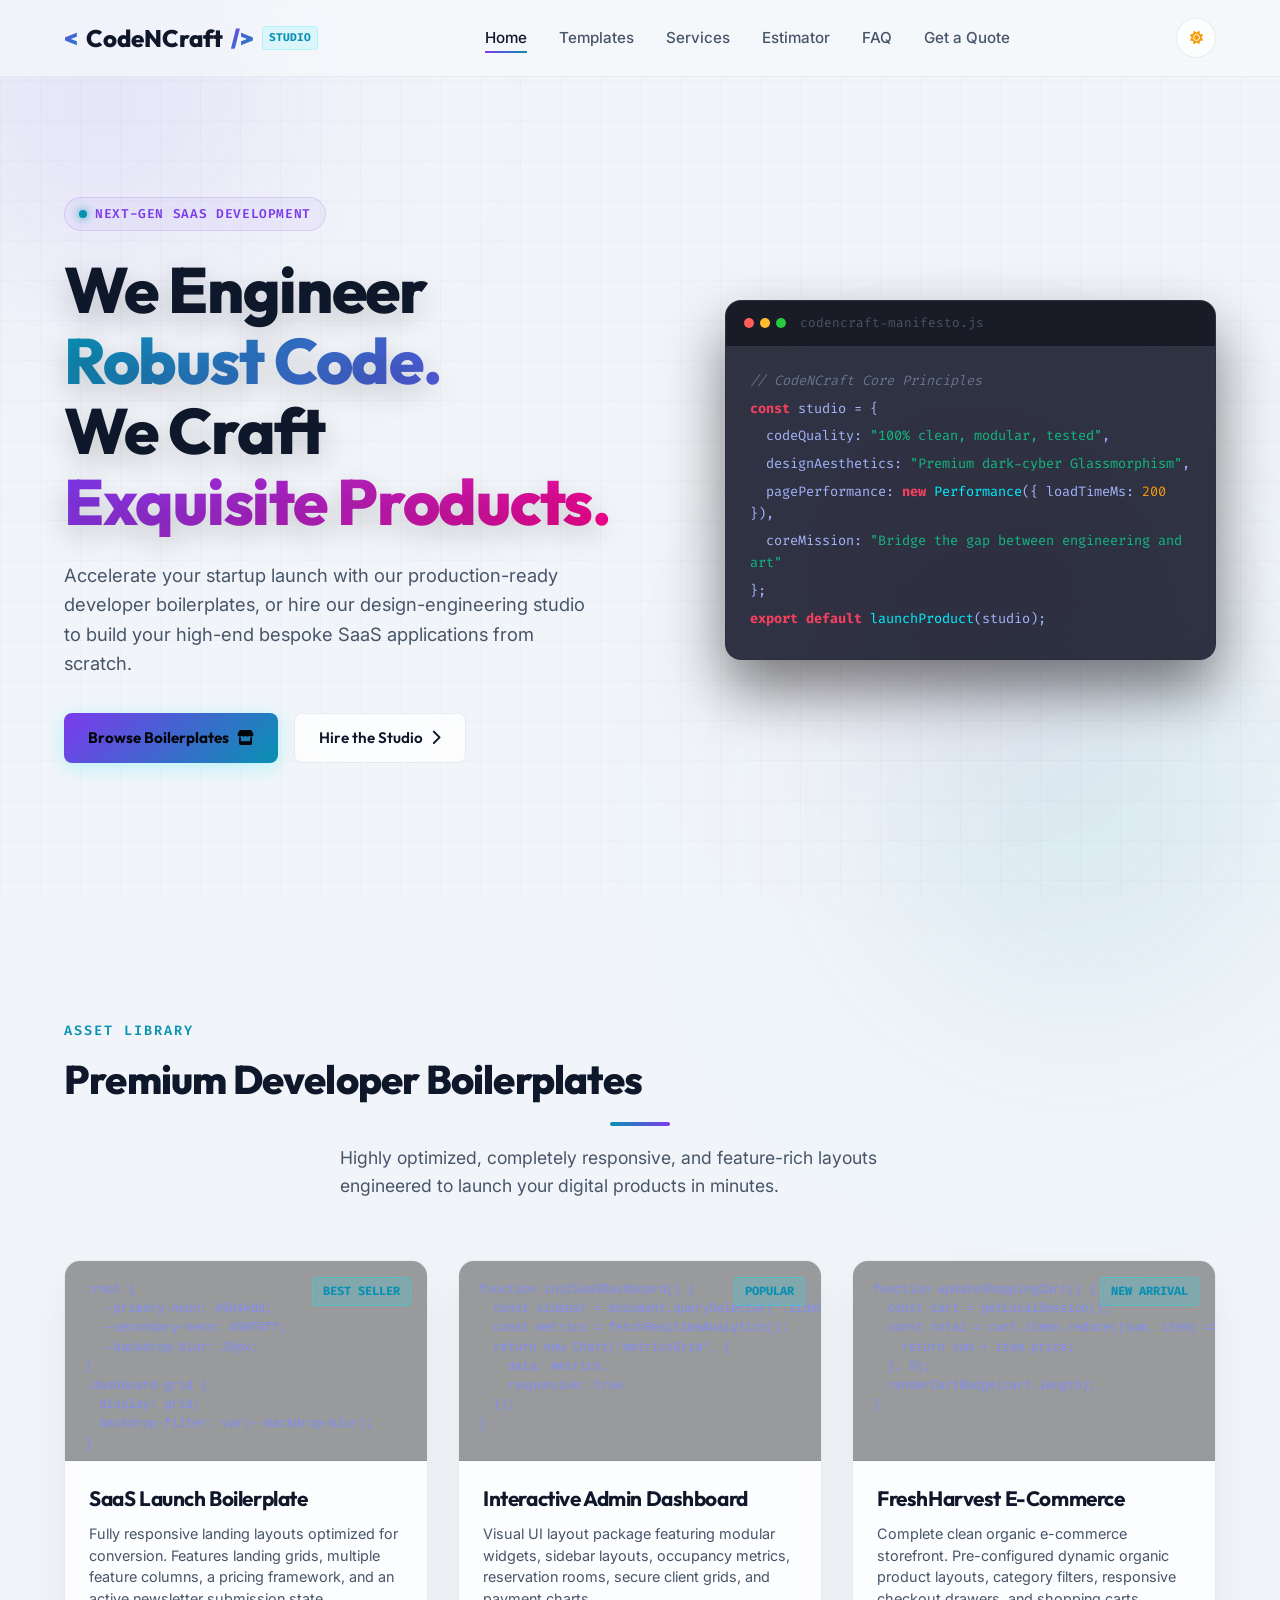
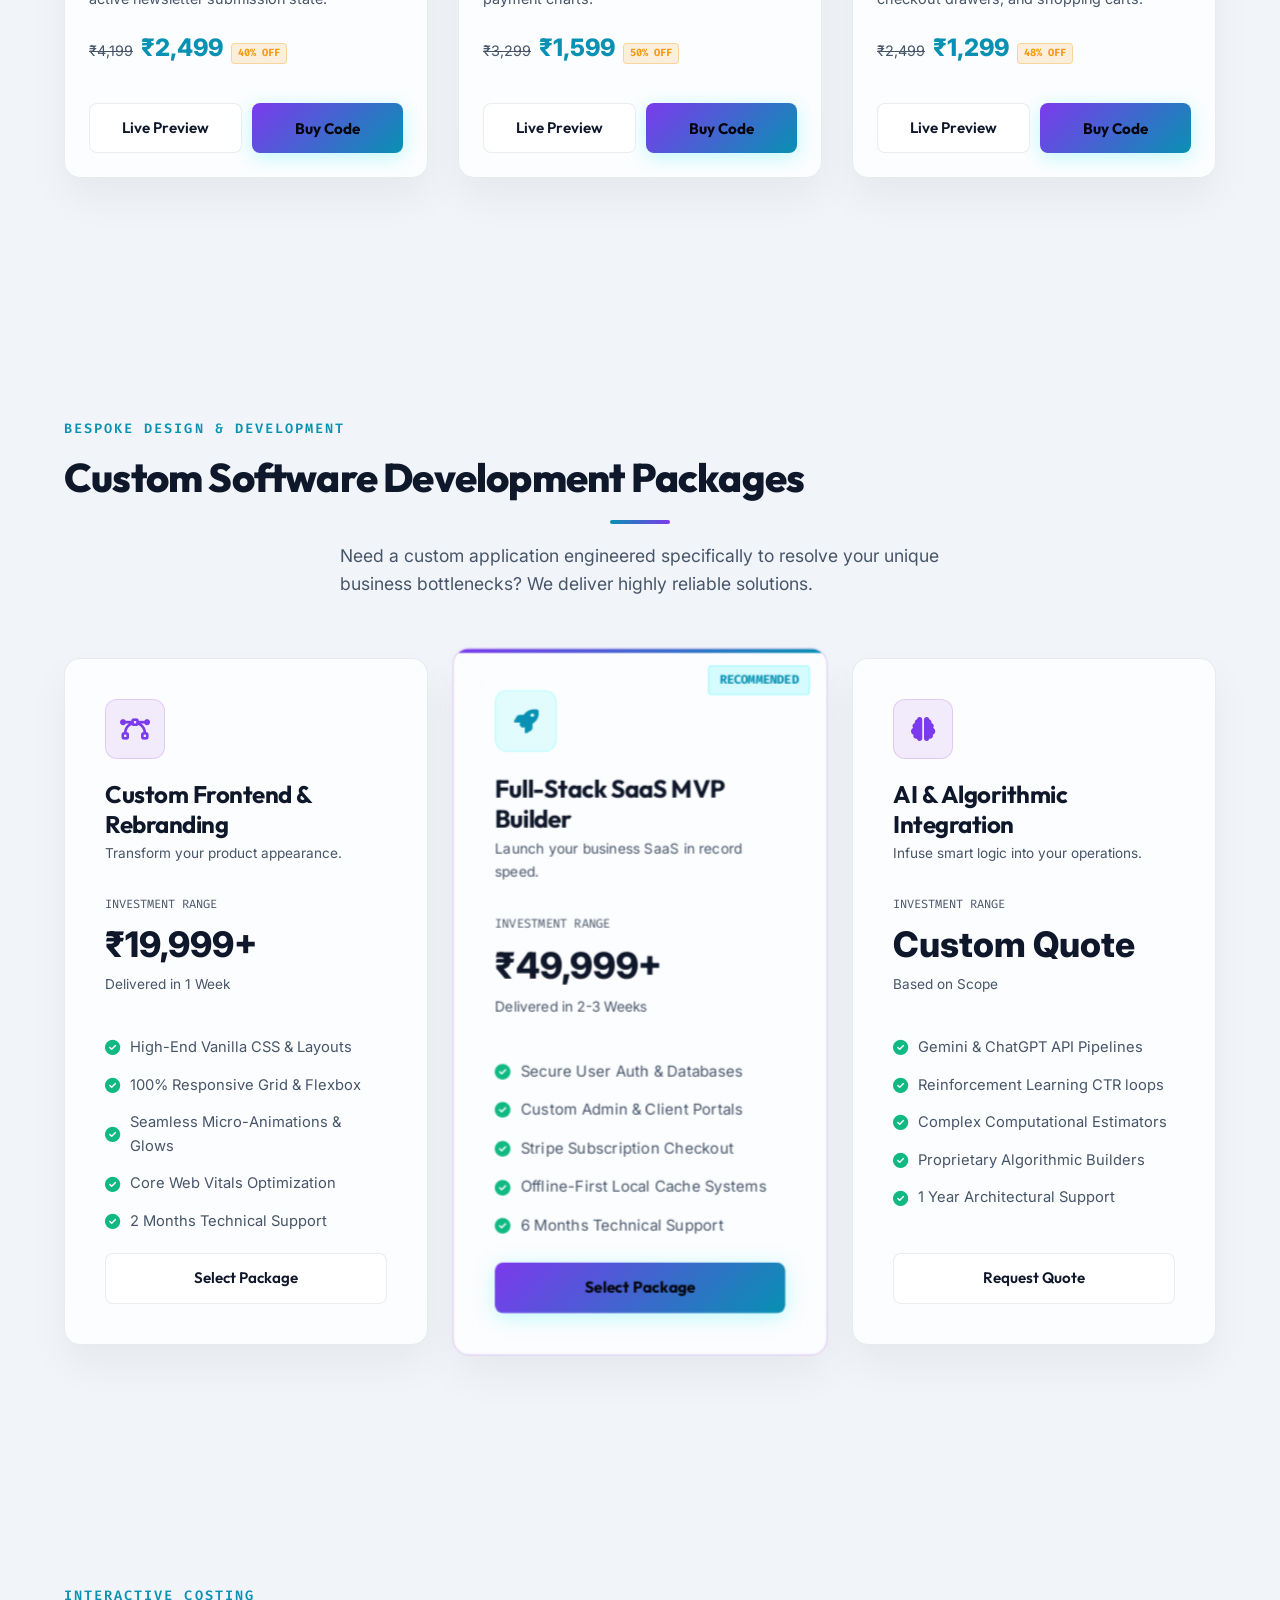
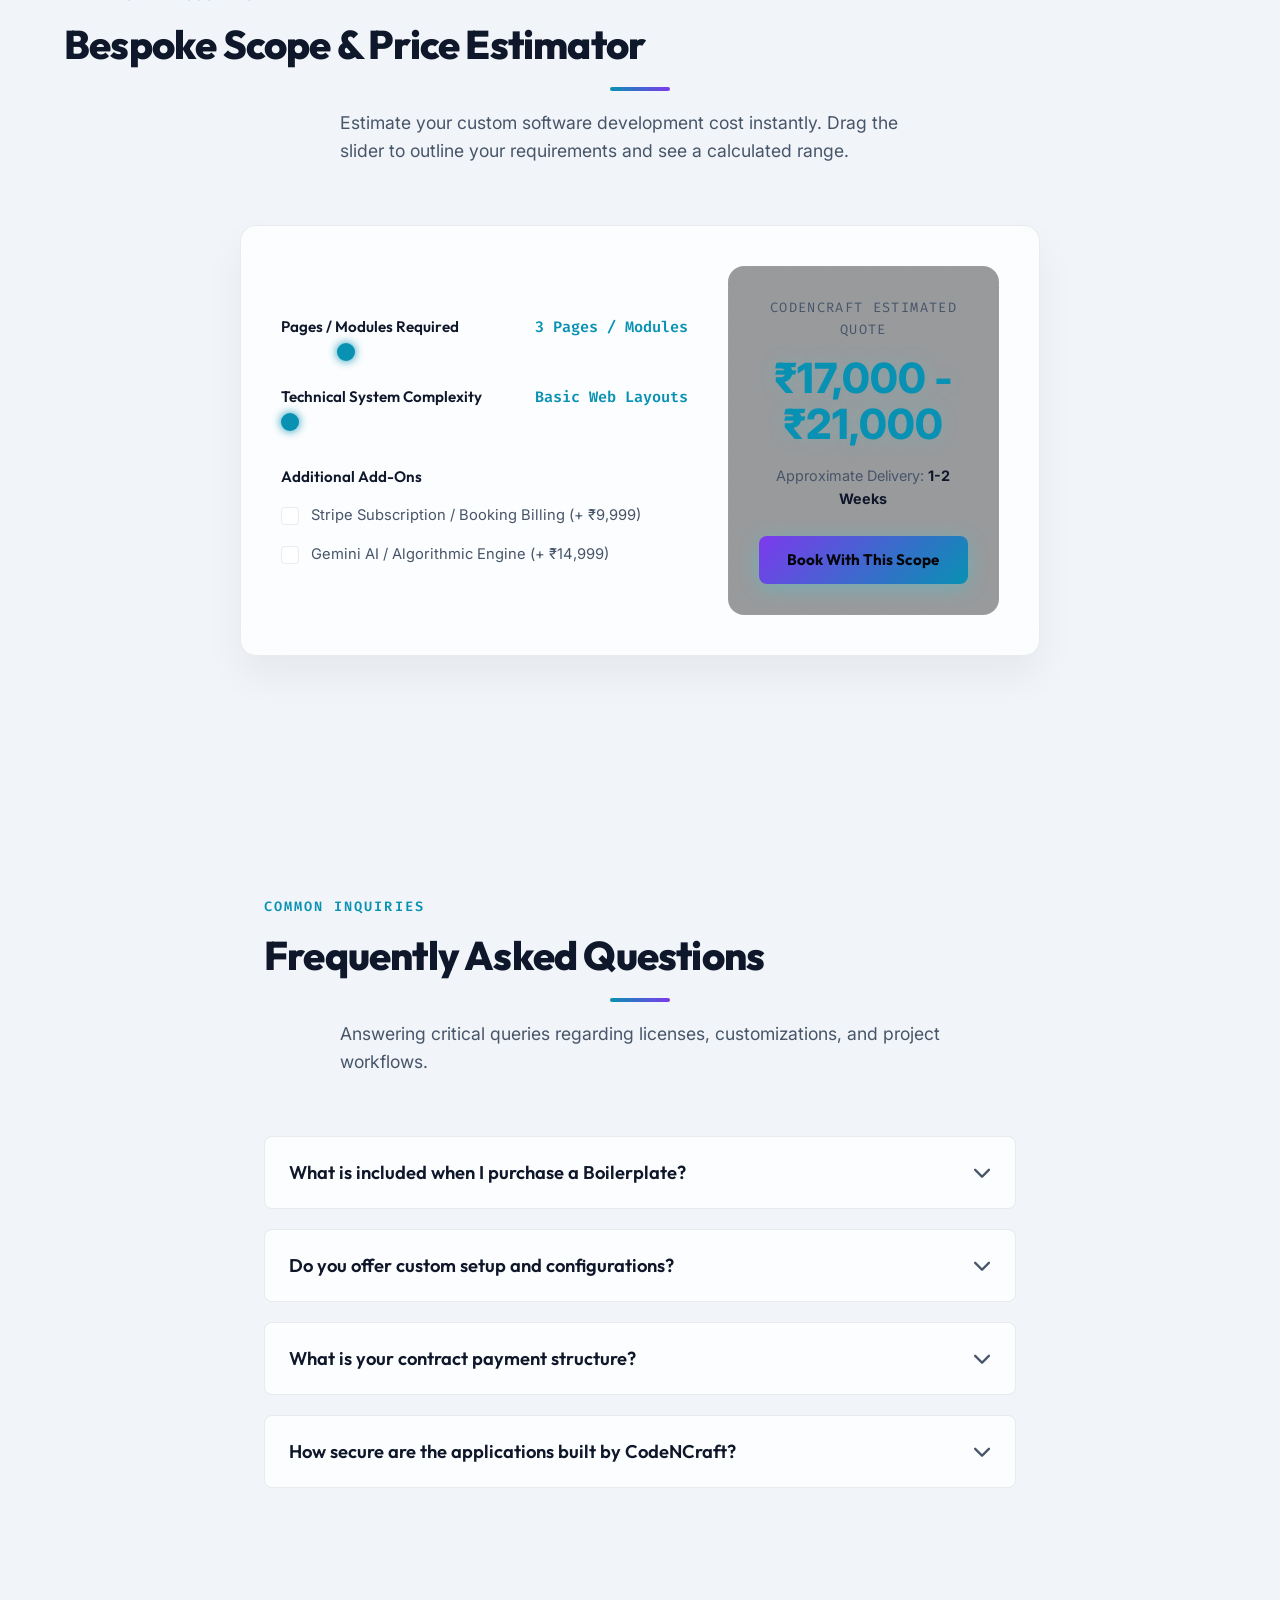
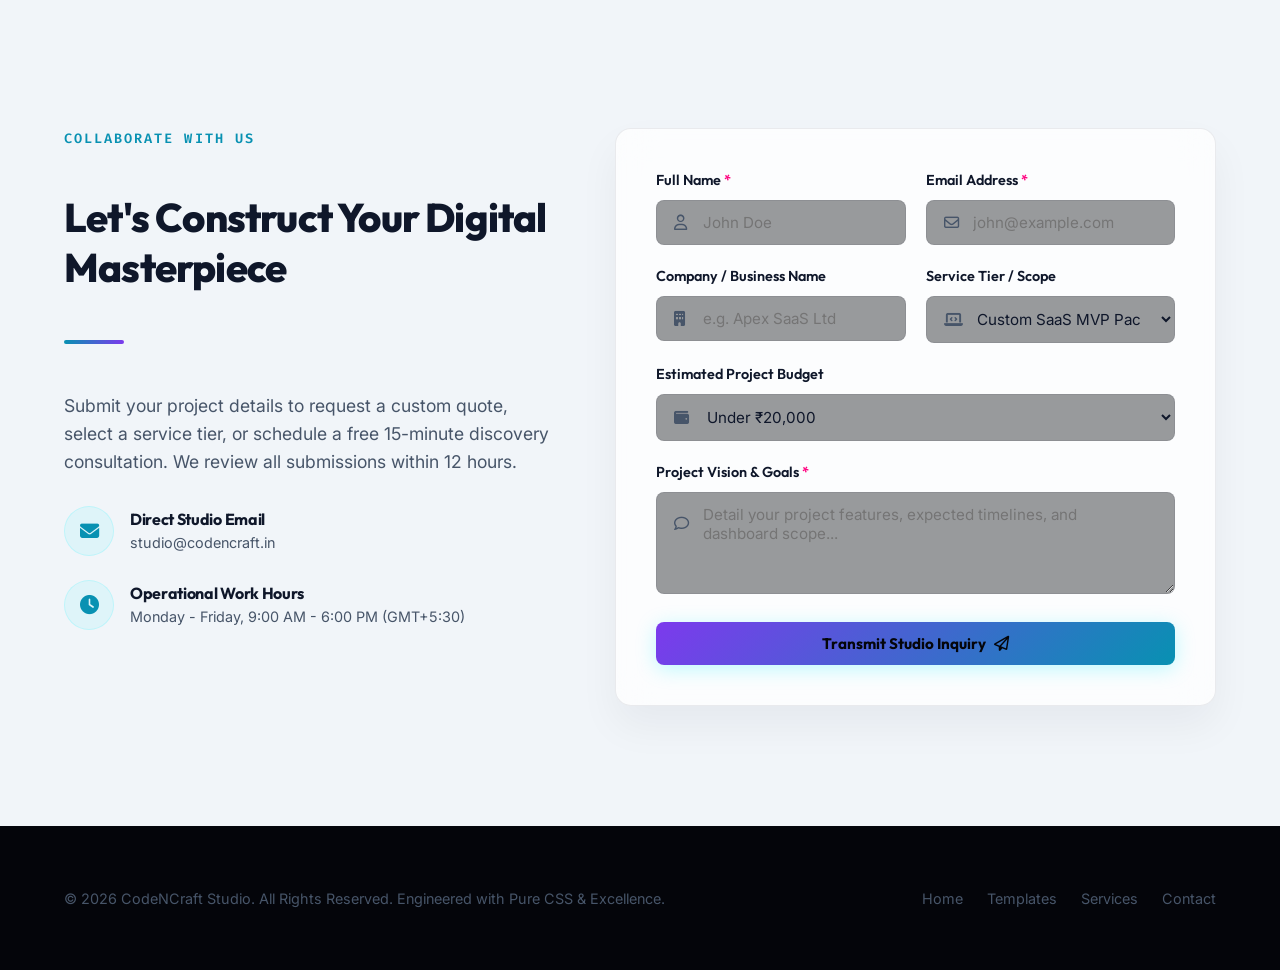
==== codencraft/index.html @ 53333a46 "Add files via upload" ====
<!DOCTYPE html>
<html lang="en">
<head>
  <meta charset="UTF-8">
  <meta name="viewport" content="width=device-width, initial-scale=1.0">
  <meta name="description" content="CodeNCraft | Premium SaaS Boilerplates & Bespoke Software Development. We engineer high-performance web products, interactive admin dashboards, and custom software systems.">
  <meta name="keywords" content="SaaS Boilerplate, CodeNCraft, Software Agency, Custom Web Development, Web Templates, Next.js, FastAPI, Node.js, Frontend Designer">
  <meta name="author" content="CodeNCraft">
  
  <title>CodeNCraft | Premium SaaS Boilerplates & Custom Software Development</title>
  
  <!-- Preconnecting Google Fonts -->
  <link rel="preconnect" href="https://fonts.googleapis.com">
  <link rel="preconnect" href="https://fonts.gstatic.com" crossorigin>
  <link href="https://fonts.googleapis.com/css2?family=Fira+Code:wght@400;600&family=Inter:wght@300;400;500;600;700&family=Outfit:wght@400;600;700;800&display=swap" rel="stylesheet">
  
  <!-- FontAwesome Icons -->
  <link rel="stylesheet" href="https://cdnjs.cloudflare.com/ajax/libs/font-awesome/6.4.0/css/all.min.css">
  
  <link rel="stylesheet" href="style.css">
</head>
<body class="dark-theme">
  <!-- Glowing Background Canvas Canvas -->
  <div class="blob blob-1"></div>
  <div class="blob blob-2"></div>
  <div class="blob blob-3"></div>
  <div class="grid-overlay"></div>

  <!-- Header Navigation -->
  <header id="header">
    <div class="nav-container">
      <a href="#hero" class="logo">
        <span class="logo-accent">&lt;</span>CodeNCraft<span class="logo-accent"> /&gt;</span>
        <span class="logo-tag">STUDIO</span>
      </a>
      
      <nav class="nav-menu" id="navMenu">
        <ul>
          <li><a href="#hero" class="nav-link active">Home</a></li>
          <li><a href="#templates" class="nav-link">Templates</a></li>
          <li><a href="#services" class="nav-link">Services</a></li>
          <li><a href="#estimator" class="nav-link">Estimator</a></li>
          <li><a href="#faq" class="nav-link">FAQ</a></li>
          <li><a href="#contact" class="nav-link">Get a Quote</a></li>
        </ul>
      </nav>

      <div class="nav-actions">
        <button id="themeToggle" class="theme-btn" aria-label="Toggle Theme">
          <i class="fa-solid fa-moon moon-icon"></i>
          <i class="fa-solid fa-sun sun-icon"></i>
        </button>
        <button class="mobile-toggle" id="mobileToggle" aria-label="Toggle Menu">
          <span class="bar"></span>
          <span class="bar"></span>
          <span class="bar"></span>
        </button>
      </div>
    </div>
  </header>

  <main>
    <!-- Hero Brand Section -->
    <section id="hero" class="hero-section">
      <div class="container hero-grid">
        <div class="hero-content">
          <div class="hero-badge">
            <span class="badge-dot"></span> Next-Gen SaaS Development
          </div>
          <h1 class="hero-title">
            We Engineer <span class="text-gradient">Robust Code.</span>
            We Craft <span class="text-gradient-purple">Exquisite Products.</span>
          </h1>
          <p class="hero-description">
            Accelerate your startup launch with our production-ready developer boilerplates, or hire our design-engineering studio to build your high-end bespoke SaaS applications from scratch.
          </p>
          <div class="hero-actions">
            <a href="#templates" class="btn btn-primary">
              <span>Browse Boilerplates</span> <i class="fa-solid fa-store"></i>
            </a>
            <a href="#contact" class="btn btn-secondary">
              <span>Hire the Studio</span> <i class="fa-solid fa-chevron-right"></i>
            </a>
          </div>
        </div>

        <div class="hero-visual">
          <div class="code-frame glass-panel">
            <div class="code-header">
              <span class="dot red"></span><span class="dot yellow"></span><span class="dot green"></span>
              <span class="code-title">codencraft-manifesto.js</span>
            </div>
            <div class="code-body">
              <div class="code-line"><span class="token-comment">// CodeNCraft Core Principles</span></div>
              <div class="code-line"><span class="token-keyword">const</span> studio = {</div>
              <div class="code-line">&nbsp;&nbsp;codeQuality: <span class="token-string">"100% clean, modular, tested"</span>,</div>
              <div class="code-line">&nbsp;&nbsp;designAesthetics: <span class="token-string">"Premium dark-cyber Glassmorphism"</span>,</div>
              <div class="code-line">&nbsp;&nbsp;pagePerformance: <span class="token-keyword">new</span> <span class="token-function">Performance</span>({ loadTimeMs: <span class="token-number">200</span> }),</div>
              <div class="code-line">&nbsp;&nbsp;coreMission: <span class="token-string">"Bridge the gap between engineering and art"</span></div>
              <div class="code-line">};</div>
              <div class="code-line"></div>
              <div class="code-line"><span class="token-keyword">export default</span> <span class="token-function">launchProduct</span>(studio);</div>
            </div>
          </div>
        </div>
      </div>
    </section>

    <!-- Digital Product Marketplace (Templates) -->
    <section id="templates" class="templates-section section-padding">
      <div class="container">
        <div class="section-header text-center">
          <span class="subheading">Asset Library</span>
          <h2 class="section-title text-center">Premium Developer Boilerplates</h2>
          <div class="title-divider center"></div>
          <p class="section-description center">Highly optimized, completely responsive, and feature-rich layouts engineered to launch your digital products in minutes.</p>
        </div>

        <div class="templates-grid">
          <!-- Template 1: SaaS Launch Boilerplate -->
          <div class="template-card glass-panel">
            <div class="template-badge">BEST SELLER</div>
            <div class="template-preview">
              <pre><code>:root {
  --primary-neon: #9d4edd;
  --secondary-neon: #00f0ff;
  --backdrop-blur: 20px;
}
.dashboard-grid {
  display: grid;
  backdrop-filter: var(--backdrop-blur);
}</code></pre>
            </div>
            <div class="template-info">
              <h3>SaaS Launch Boilerplate</h3>
              <p>Fully responsive landing layouts optimized for conversion. Features landing grids, multiple feature columns, a pricing framework, and an active newsletter submission state.</p>
              <div class="template-price">
                <span class="original-price">₹4,199</span>
                <span class="current-price">₹2,499</span>
                <span class="badge-pre">40% OFF</span>
              </div>
              <div style="display: flex; gap: 10px; margin-top: 15px;">
                <a href="../templates/saas/index.html" target="_blank" class="btn btn-secondary" style="flex: 1; text-align: center;">Live Preview</a>
                <button class="btn btn-primary buy-template-btn" style="flex: 1;" data-template="SaaS Launch Boilerplate" data-price="₹2,499">Buy Code</button>
              </div>
            </div>
          </div>

          <!-- Template 2: Custom Dashboard Kit -->
          <div class="template-card glass-panel">
            <div class="template-badge">POPULAR</div>
            <div class="template-preview">
              <pre><code>function initSaaSDashboard() {
  const sidebar = document.querySelector('.sidebar');
  const metrics = fetchRealtimeAnalytics();
  return new Chart('metricsGrid', {
    data: metrics,
    responsive: true
  });
}</code></pre>
            </div>
            <div class="template-info">
              <h3>Interactive Admin Dashboard</h3>
              <p>Visual UI layout package featuring modular widgets, sidebar layouts, occupancy metrics, reservation rooms, secure client grids, and payment charts.</p>
              <div class="template-price">
                <span class="original-price">₹3,299</span>
                <span class="current-price">₹1,599</span>
                <span class="badge-pre">50% OFF</span>
              </div>
              <div style="display: flex; gap: 10px; margin-top: 15px;">
                <a href="../templates/admin/index.html" target="_blank" class="btn btn-secondary" style="flex: 1; text-align: center;">Live Preview</a>
                <button class="btn btn-primary buy-template-btn" style="flex: 1;" data-template="Interactive Admin Dashboard" data-price="₹1,599">Buy Code</button>
              </div>
            </div>
          </div>

          <!-- Template 3: FreshHarvest Grocery E-Commerce -->
          <div class="template-card glass-panel">
            <div class="template-badge">NEW ARRIVAL</div>
            <div class="template-preview">
              <pre><code>function updateShoppingCart() {
  const cart = getLocalSession();
  const total = cart.items.reduce((sum, item) => {
    return sum + item.price;
  }, 0);
  renderCartBadge(cart.length);
}</code></pre>
            </div>
            <div class="template-info">
              <h3>FreshHarvest E-Commerce</h3>
              <p>Complete clean organic e-commerce storefront. Pre-configured dynamic organic product layouts, category filters, responsive checkout drawers, and shopping carts.</p>
              <div class="template-price">
                <span class="original-price">₹2,499</span>
                <span class="current-price">₹1,299</span>
                <span class="badge-pre">48% OFF</span>
              </div>
              <div style="display: flex; gap: 10px; margin-top: 15px;">
                <a href="../templates/grocery/index.html" target="_blank" class="btn btn-secondary" style="flex: 1; text-align: center;">Live Preview</a>
                <button class="btn btn-primary buy-template-btn" style="flex: 1;" data-template="FreshHarvest E-Commerce" data-price="₹1,299">Buy Code</button>
              </div>
            </div>
          </div>
        </div>
      </div>
    </section>

    <!-- Bespoke Services & Pricing Grid (Freelance Packages) -->
    <section id="services" class="services-section section-padding">
      <div class="container">
        <div class="section-header text-center">
          <span class="subheading">Bespoke Design & Development</span>
          <h2 class="section-title text-center">Custom Software Development Packages</h2>
          <div class="title-divider center"></div>
          <p class="section-description center">Need a custom application engineered specifically to resolve your unique business bottlenecks? We deliver highly reliable solutions.</p>
        </div>

        <div class="services-grid">
          <!-- Tier 1: UI / UX Rebrand -->
          <div class="service-card glass-panel">
            <div class="service-icon"><i class="fa-solid fa-bezier-curve"></i></div>
            <div class="service-title">
              <h3>Custom Frontend & Rebranding</h3>
              <p style="font-size: 0.85rem; color: var(--text-muted);">Transform your product appearance.</p>
            </div>
            <div class="service-price">
              <span class="price-lbl">Investment Range</span>
              <span class="price-val">₹19,999+</span>
              <span class="price-sub">Delivered in 1 Week</span>
            </div>
            <ul class="service-features">
              <li><i class="fa-solid fa-circle-check"></i> High-End Vanilla CSS & Layouts</li>
              <li><i class="fa-solid fa-circle-check"></i> 100% Responsive Grid & Flexbox</li>
              <li><i class="fa-solid fa-circle-check"></i> Seamless Micro-Animations & Glows</li>
              <li><i class="fa-solid fa-circle-check"></i> Core Web Vitals Optimization</li>
              <li><i class="fa-solid fa-circle-check"></i> 2 Months Technical Support</li>
            </ul>
            <a href="#contact" class="btn btn-secondary service-btn" data-service="Frontend Rebrand">Select Package</a>
          </div>

          <!-- Tier 2: SaaS MVP Builder (RECOMMENDED) -->
          <div class="service-card glass-panel recommended">
            <div class="template-badge">RECOMMENDED</div>
            <div class="service-icon"><i class="fa-solid fa-rocket"></i></div>
            <div class="service-title">
              <h3>Full-Stack SaaS MVP Builder</h3>
              <p style="font-size: 0.85rem; color: var(--text-muted);">Launch your business SaaS in record speed.</p>
            </div>
            <div class="service-price">
              <span class="price-lbl">Investment Range</span>
              <span class="price-val">₹49,999+</span>
              <span class="price-sub">Delivered in 2-3 Weeks</span>
            </div>
            <ul class="service-features">
              <li><i class="fa-solid fa-circle-check"></i> Secure User Auth & Databases</li>
              <li><i class="fa-solid fa-circle-check"></i> Custom Admin & Client Portals</li>
              <li><i class="fa-solid fa-circle-check"></i> Stripe Subscription Checkout</li>
              <li><i class="fa-solid fa-circle-check"></i> Offline-First Local Cache Systems</li>
              <li><i class="fa-solid fa-circle-check"></i> 6 Months Technical Support</li>
            </ul>
            <a href="#contact" class="btn btn-primary service-btn" data-service="SaaS MVP Builder">Select Package</a>
          </div>

          <!-- Tier 3: AI Engine Integration -->
          <div class="service-card glass-panel">
            <div class="service-icon"><i class="fa-solid fa-brain"></i></div>
            <div class="service-title">
              <h3>AI & Algorithmic Integration</h3>
              <p style="font-size: 0.85rem; color: var(--text-muted);">Infuse smart logic into your operations.</p>
            </div>
            <div class="service-price">
              <span class="price-lbl">Investment Range</span>
              <span class="price-val">Custom Quote</span>
              <span class="price-sub">Based on Scope</span>
            </div>
            <ul class="service-features">
              <li><i class="fa-solid fa-circle-check"></i> Gemini & ChatGPT API Pipelines</li>
              <li><i class="fa-solid fa-circle-check"></i> Reinforcement Learning CTR loops</li>
              <li><i class="fa-solid fa-circle-check"></i> Complex Computational Estimators</li>
              <li><i class="fa-solid fa-circle-check"></i> Proprietary Algorithmic Builders</li>
              <li><i class="fa-solid fa-circle-check"></i> 1 Year Architectural Support</li>
            </ul>
            <a href="#contact" class="btn btn-secondary service-btn" data-service="AI Engine Integration">Request Quote</a>
          </div>
        </div>
      </div>
    </section>

    <!-- Interactive Budget / Cost Estimator Widget -->
    <section id="estimator" class="estimator-section section-padding">
      <div class="container">
        <div class="section-header text-center">
          <span class="subheading">Interactive Costing</span>
          <h2 class="section-title text-center">Bespoke Scope & Price Estimator</h2>
          <div class="title-divider center"></div>
          <p class="section-description center">Estimate your custom software development cost instantly. Drag the slider to outline your requirements and see a calculated range.</p>
        </div>

        <div class="estimator-panel glass-panel">
          <div class="estimator-grid">
            <div class="slider-container">
              <div class="range-group">
                <div class="slider-labels">
                  <span>Pages / Modules Required</span>
                  <span class="slider-val" id="pagesValue">3 Pages</span>
                </div>
                <input type="range" id="pagesSlider" class="slider-element" min="1" max="15" value="3">
              </div>

              <div class="range-group">
                <div class="slider-labels">
                  <span>Technical System Complexity</span>
                  <span class="slider-val" id="complexityValue">Basic Frontend</span>
                </div>
                <input type="range" id="complexitySlider" class="slider-element" min="1" max="4" value="1">
              </div>

              <div class="checklist-group">
                <span style="font-family: var(--font-display); font-weight: 600; font-size: 0.95rem;">Additional Add-Ons</span>
                <label class="checkbox-label">
                  <input type="checkbox" id="stripeCheck" class="checkbox-element">
                  <span>Stripe Subscription / Booking Billing (+ ₹9,999)</span>
                </label>
                <label class="checkbox-label">
                  <input type="checkbox" id="aiCheck" class="checkbox-element">
                  <span>Gemini AI / Algorithmic Engine (+ ₹14,999)</span>
                </label>
              </div>
            </div>

            <div class="estimate-results">
              <span class="result-title">CodeNCraft Estimated Quote</span>
              <div class="result-price-range" id="estimateRange">₹19,999 - ₹24,999</div>
              <p class="result-timeline">Approximate Delivery: <strong id="estimateTimeline">1-2 Weeks</strong></p>
              <a href="#contact" class="btn btn-primary" id="budgetBookBtn" style="margin-top: 10px;">Book With This Scope</a>
            </div>
          </div>
        </div>
      </div>
    </section>

    <!-- FAQ Objections Handling Accordion -->
    <section id="faq" class="faq-section section-padding">
      <div class="container">
        <div class="section-header text-center">
          <span class="subheading">Common Inquiries</span>
          <h2 class="section-title text-center">Frequently Asked Questions</h2>
          <div class="title-divider center"></div>
          <p class="section-description center">Answering critical queries regarding licenses, customizations, and project workflows.</p>
        </div>

        <div class="faq-section">
          <div class="faq-item">
            <button class="faq-trigger">
              <span>What is included when I purchase a Boilerplate?</span>
              <i class="fa-solid fa-chevron-down"></i>
            </button>
            <div class="faq-panel">
              <div class="faq-panel-content">
                You receive full instant access to a cleanly structured codebase including completely responsive HTML5 files, custom vanilla CSS variables, interactive app.js controllers, and local storage state engines. Everything is self-contained with no heavy framework dependencies.
              </div>
            </div>
          </div>

          <div class="faq-item">
            <button class="faq-trigger">
              <span>Do you offer custom setup and configurations?</span>
              <i class="fa-solid fa-chevron-down"></i>
            </button>
            <div class="faq-panel">
              <div class="faq-panel-content">
                Yes! If you buy any boilerplate and want us to customize it for your brand (e.g. connecting active database endpoints, integrating custom dashboards, or setting up hosting), you can select our "Premium UI Rebrand" custom package.
              </div>
            </div>
          </div>

          <div class="faq-item">
            <button class="faq-trigger">
              <span>What is your contract payment structure?</span>
              <i class="fa-solid fa-chevron-down"></i>
            </button>
            <div class="faq-panel">
              <div class="faq-panel-content">
                For bespoke freelance software development, we typically operate on a milestone structure: 50% upfront initial deposit to start development, and 50% final payment upon successful demo verification and final deployment transfer.
              </div>
            </div>
          </div>

          <div class="faq-item">
            <button class="faq-trigger">
              <span>How secure are the applications built by CodeNCraft?</span>
              <i class="fa-solid fa-chevron-down"></i>
            </button>
            <div class="faq-panel">
              <div class="faq-panel-content">
                Extremely secure. We use modern industry standards including secure password hashing, localized offline databases, encrypted storage vaults bypassing unsafe third-party tracking scripts, and strict authentication middleware patterns.
              </div>
            </div>
          </div>
        </div>
      </div>
    </section>

    <!-- Quote Request & Lead Capturing Form -->
    <section id="contact" class="contact-section section-padding">
      <div class="container contact-grid">
        <div class="contact-info">
          <span class="subheading">Collaborate With Us</span>
          <h2 class="section-title">Let's Construct Your Digital Masterpiece</h2>
          <div class="title-divider left"></div>
          <p class="contact-desc">
            Submit your project details to request a custom quote, select a service tier, or schedule a free 15-minute discovery consultation. We review all submissions within 12 hours.
          </p>

          <div class="contact-details">
            <div class="contact-item">
              <div class="item-icon"><i class="fa-solid fa-envelope"></i></div>
              <div>
                <h4>Direct Studio Email</h4>
                <p><a href="mailto:aseth230@gmail.com">studio@codencraft.in</a></p>
              </div>
            </div>
            <div class="contact-item">
              <div class="item-icon"><i class="fa-solid fa-clock"></i></div>
              <div>
                <h4>Operational Work Hours</h4>
                <p>Monday - Friday, 9:00 AM - 6:00 PM (GMT+5:30)</p>
              </div>
            </div>
          </div>
        </div>

        <div class="contact-form-panel glass-panel">
          <form id="contactForm" novalidate>
            <div class="form-row">
              <div class="form-group">
                <label for="clientName">Full Name <span class="required">*</span></label>
                <div class="input-wrapper">
                  <i class="fa-regular fa-user input-icon"></i>
                  <input type="text" id="clientName" name="clientName" placeholder="John Doe" required>
                </div>
                <span class="error-msg" id="nameError">Name is required.</span>
              </div>
              <div class="form-group">
                <label for="clientEmail">Email Address <span class="required">*</span></label>
                <div class="input-wrapper">
                  <i class="fa-regular fa-envelope input-icon"></i>
                  <input type="email" id="clientEmail" name="clientEmail" placeholder="john@example.com" required>
                </div>
                <span class="error-msg" id="emailError">Please enter a valid email.</span>
              </div>
            </div>

            <div class="form-row">
              <div class="form-group">
                <label for="businessName">Company / Business Name</label>
                <div class="input-wrapper">
                  <i class="fa-solid fa-building input-icon"></i>
                  <input type="text" id="businessName" name="businessName" placeholder="e.g. Apex SaaS Ltd">
                </div>
              </div>
              <div class="form-group">
                <label for="projectType">Service Tier / Scope</label>
                <div class="input-wrapper">
                  <i class="fa-solid fa-laptop-code input-icon"></i>
                  <select id="projectType" name="projectType">
                    <option value="saas">Custom SaaS MVP Package</option>
                    <option value="rebrand">Frontend Rebrand Package</option>
                    <option value="ai">AI Engine / Algorithmic Integration</option>
                    <option value="estimator">Estimator Scope (Self-Configured)</option>
                    <option value="other">Other Digital Inquiry</option>
                  </select>
                </div>
              </div>
            </div>

            <div class="form-group">
              <label for="budgetRange">Estimated Project Budget</label>
              <div class="input-wrapper">
                <i class="fa-solid fa-wallet input-icon"></i>
                <select id="budgetRange" name="budgetRange">
                  <option value="under50">Under ₹20,000</option>
                  <option value="medium">₹20,000 - ₹50,000</option>
                  <option value="large">₹50,000 - ₹1,00,000</option>
                  <option value="custom">₹1,00,000+ (Enterprise Scope)</option>
                </select>
              </div>
            </div>

            <div class="form-group">
              <label for="clientMessage">Project Vision & Goals <span class="required">*</span></label>
              <div class="input-wrapper textarea-wrapper">
                <i class="fa-regular fa-comment input-icon"></i>
                <textarea id="clientMessage" name="clientMessage" rows="4" placeholder="Detail your project features, expected timelines, and dashboard scope..." required></textarea>
              </div>
              <span class="error-msg" id="messageError">Message details are required.</span>
            </div>

            <button type="submit" class="btn btn-primary btn-full" id="submitBtn">
              <span>Transmit Studio Inquiry</span> <i class="fa-regular fa-paper-plane"></i>
            </button>
          </form>

          <!-- Success Box Display -->
          <div class="form-success-box" id="successBox">
            <div class="success-icon"><i class="fa-solid fa-circle-check"></i></div>
            <h3>Inquiry Transmitted Successfully!</h3>
            <p>Your business inquiry has been recorded. Our lead engineer will contact you within 12 hours with a comprehensive roadmap pitch.</p>
            <div class="success-actions">
              <button class="btn btn-secondary btn-sm" id="exportLeadsBtn">
                <i class="fa-solid fa-download"></i> Download Details
              </button>
              <button class="btn btn-primary btn-sm" id="resetFormBtn">
                Send Another Inquiry
              </button>
            </div>
          </div>
        </div>
      </div>
    </section>
  </main>

  <!-- Checkout/Access Dialog Modal Component -->
  <div class="modal-backdrop" id="checkoutModalBackdrop">
    <div class="modal-card glass-panel">
      <button class="modal-close" id="modalCloseBtn" aria-label="Close Checkout">&times;</button>
      <div class="modal-header-hero" style="background-image: linear-gradient(rgba(7, 9, 19, 0.7), rgba(7, 9, 19, 0.98)), url('../assets/hotel.png');">
        <span class="project-type">Secure Storefront Checkout</span>
        <h2 id="checkoutTemplateTitle">SaaS Launch Boilerplate</h2>
      </div>
      <div class="modal-body">
        <form id="checkoutForm" novalidate style="display: flex; flex-direction: column; gap: 15px;">
          <div class="form-group">
            <span style="font-size: 0.95rem; color: var(--text-muted); display: block; text-align: center; margin-bottom: 5px;">
              Total Price: <strong id="checkoutTemplatePrice" style="color: var(--secondary-neon); font-size: 1.3rem;">₹2,499</strong>
            </span>
          </div>
          <div class="form-group">
            <label for="checkoutName">Customer Name <span class="required">*</span></label>
            <div class="input-wrapper">
              <i class="fa-regular fa-user input-icon"></i>
              <input type="text" id="checkoutName" placeholder="Your Name" required>
            </div>
            <span class="error-msg" id="checkoutNameError">Name is required.</span>
          </div>
          <div class="form-group">
            <label for="checkoutEmail">Delivery Email Address <span class="required">*</span></label>
            <div class="input-wrapper">
              <i class="fa-regular fa-envelope input-icon"></i>
              <input type="email" id="checkoutEmail" placeholder="your@email.com" required>
            </div>
            <span class="error-msg" id="checkoutEmailError">A valid email is required for delivery.</span>
          </div>
          
          <button type="submit" class="btn btn-primary btn-full" style="margin-top: 10px;">
            <span>Secure Instant Purchase</span> <i class="fa-solid fa-lock"></i>
          </button>
        </form>

        <!-- Checkout Success Display -->
        <div class="form-success-box" id="checkoutSuccessBox">
          <div class="success-icon"><i class="fa-solid fa-circle-check"></i></div>
          <h3>Pre-Order & Purchase Captured!</h3>
          <p>Thank you! Your interest has been securely catalogued. Since the digital store is launching next week, we will prioritize your email <strong id="purchasedCustomerEmail" style="color: var(--secondary-neon);"></strong> for a complimentary <strong>90% discount</strong> code upon launch!</p>
          <button class="btn btn-secondary btn-sm" id="closeCheckoutSuccessBtn" style="margin-top: 10px;">Return to Shop</button>
        </div>
      </div>
    </div>
  </div>

  <!-- Footer -->
  <footer>
    <div class="container footer-content">
      <p class="copyright">&copy; 2026 CodeNCraft Studio. All Rights Reserved. Engineered with Pure CSS & Excellence.</p>
      <div class="footer-links">
        <a href="#hero">Home</a>
        <a href="#templates">Templates</a>
        <a href="#services">Services</a>
        <a href="#contact">Contact</a>
      </div>
    </div>
  </footer>

  <script src="app.js"></script>
</body>
</html>
---- codencraft/style.css ----
/* ==========================================================================
   CodeNCraft Agency Style System - Premium Cyber Glassmorphism
   Designed for ultimate high-conversion aesthetic and premium branding.
   ========================================================================== */

:root {
  /* Color Palette (Cyber Neon Fusion) */
  --bg-dark: #070913;
  --bg-darker: #04050a;
  --primary-neon: #9d4edd; /* Neon Purple */
  --primary-glow: rgba(157, 78, 221, 0.15);
  --secondary-neon: #00f0ff; /* Cyber Cyan */
  --secondary-glow: rgba(0, 240, 255, 0.15);
  --accent-hot: #ff007f; /* Cyber Pink */
  --accent-warm: #f39c12; /* Golden Orange */
  
  /* Text colors */
  --text-primary: #f8f9fa;
  --text-muted: #94a3b8;
  --text-dark: #1e293b;

  /* Glassmorphism System */
  --glass-bg: rgba(13, 17, 35, 0.65);
  --glass-border: rgba(255, 255, 255, 0.07);
  --glass-border-hover: rgba(0, 240, 255, 0.25);
  --glass-shadow: rgba(0, 0, 0, 0.4);
  --backdrop-blur: blur(20px);

  /* Fonts */
  --font-display: 'Outfit', -apple-system, BlinkMacSystemFont, "Segoe UI", Roboto, sans-serif;
  --font-body: 'Inter', -apple-system, BlinkMacSystemFont, "Segoe UI", Roboto, sans-serif;
  --font-mono: 'Fira Code', monospace;

  /* Layout and Transitions */
  --max-width: 1200px;
  --transition-smooth: all 0.4s cubic-bezier(0.16, 1, 0.3, 1);
  --border-radius-sm: 8px;
  --border-radius-md: 16px;
  --border-radius-lg: 24px;
}

/* Light Theme Variables Toggle */
body.light-theme {
  --bg-dark: #f8fafc;
  --bg-darker: #f1f5f9;
  --primary-neon: #7c3aed;
  --primary-glow: rgba(124, 58, 237, 0.08);
  --secondary-neon: #0891b2;
  --secondary-glow: rgba(8, 145, 178, 0.08);
  --text-primary: #0f172a;
  --text-muted: #475569;
  --glass-bg: rgba(255, 255, 255, 0.75);
  --glass-border: rgba(15, 23, 42, 0.08);
  --glass-border-hover: rgba(124, 58, 237, 0.2);
  --glass-shadow: rgba(15, 23, 42, 0.05);
}

/* ==========================================================================
   Base Elements & Global Resets
   ========================================================================== */
*, *::before, *::after {
  box-sizing: border-box;
  margin: 0;
  padding: 0;
}

html {
  scroll-behavior: smooth;
  font-size: 16px;
}

body {
  font-family: var(--font-body);
  background-color: var(--bg-darker);
  color: var(--text-primary);
  line-height: 1.6;
  overflow-x: hidden;
  transition: background-color 0.4s ease, color 0.4s ease;
}

h1, h2, h3, h4, h5, h6 {
  font-family: var(--font-display);
  font-weight: 700;
  letter-spacing: -0.02em;
  line-height: 1.25;
}

a {
  color: inherit;
  text-decoration: none;
  transition: var(--transition-smooth);
}

/* ==========================================================================
   Glowing Ambient Background & Canvas Overlay
   ========================================================================== */
.grid-overlay {
  position: fixed;
  top: 0;
  left: 0;
  width: 100vw;
  height: 100vh;
  background-size: 40px 40px;
  background-image: 
    linear-gradient(to right, rgba(255, 255, 255, 0.015) 1px, transparent 1px),
    linear-gradient(to bottom, rgba(255, 255, 255, 0.015) 1px, transparent 1px);
  pointer-events: none;
  z-index: 1;
}

body.light-theme .grid-overlay {
  background-image: 
    linear-gradient(to right, rgba(15, 23, 42, 0.02) 1px, transparent 1px),
    linear-gradient(to bottom, rgba(15, 23, 42, 0.02) 1px, transparent 1px);
}

.blob {
  position: fixed;
  border-radius: 50%;
  filter: blur(140px);
  opacity: 0.35;
  pointer-events: none;
  z-index: 0;
  mix-blend-mode: screen;
  animation: floatBlobs 12s infinite alternate ease-in-out;
}

body.light-theme .blob {
  opacity: 0.15;
  mix-blend-mode: multiply;
  filter: blur(100px);
}

.blob-1 {
  width: 500px;
  height: 500px;
  background: radial-gradient(circle, var(--primary-neon), transparent 70%);
  top: -150px;
  left: -150px;
}

.blob-2 {
  width: 600px;
  height: 600px;
  background: radial-gradient(circle, var(--secondary-neon), transparent 70%);
  bottom: -200px;
  right: -100px;
  animation-delay: -4s;
}

.blob-3 {
  width: 400px;
  height: 400px;
  background: radial-gradient(circle, var(--accent-hot), transparent 70%);
  top: 40%;
  left: 60%;
  animation-delay: -8s;
}

@keyframes floatBlobs {
  0% { transform: translate(0, 0) scale(1); }
  50% { transform: translate(50px, -40px) scale(1.1); }
  100% { transform: translate(-30px, 60px) scale(0.9); }
}

/* ==========================================================================
   Header Navigation Layout
   ========================================================================== */
header {
  position: fixed;
  top: 0;
  left: 0;
  width: 100%;
  z-index: 1000;
  background: rgba(7, 9, 19, 0.4);
  backdrop-filter: blur(16px);
  border-bottom: 1px solid rgba(255, 255, 255, 0.03);
  transition: var(--transition-smooth);
}

body.light-theme header {
  background: rgba(248, 250, 252, 0.6);
  border-bottom: 1px solid rgba(15, 23, 42, 0.05);
}

header.scrolled {
  background: rgba(4, 5, 10, 0.85);
  box-shadow: 0 10px 30px rgba(0, 0, 0, 0.3);
  padding: 10px 0;
}

body.light-theme header.scrolled {
  background: rgba(255, 255, 255, 0.9);
  box-shadow: 0 10px 30px rgba(15, 23, 42, 0.04);
}

.nav-container {
  max-width: var(--max-width);
  margin: 0 auto;
  padding: 18px 24px;
  display: flex;
  justify-content: space-between;
  align-items: center;
}

.logo {
  font-family: var(--font-display);
  font-size: 1.5rem;
  font-weight: 800;
  display: flex;
  align-items: center;
  gap: 8px;
  color: var(--text-primary);
}

.logo-accent {
  background: linear-gradient(135deg, var(--primary-neon), var(--secondary-neon));
  -webkit-background-clip: text;
  -webkit-text-fill-color: transparent;
  font-weight: 900;
}

.logo-tag {
  font-size: 0.7rem;
  font-family: var(--font-mono);
  background: rgba(0, 240, 255, 0.1);
  color: var(--secondary-neon);
  border: 1px solid rgba(0, 240, 255, 0.2);
  padding: 2px 6px;
  border-radius: 4px;
  font-weight: bold;
}

.nav-menu ul {
  display: flex;
  list-style: none;
  gap: 32px;
}

.nav-link {
  font-size: 0.95rem;
  font-weight: 500;
  color: var(--text-muted);
  position: relative;
  padding: 6px 0;
}

.nav-link:hover, .nav-link.active {
  color: var(--text-primary);
}

.nav-link::after {
  content: '';
  position: absolute;
  bottom: 0;
  left: 0;
  width: 0;
  height: 2px;
  background: linear-gradient(to right, var(--primary-neon), var(--secondary-neon));
  transition: var(--transition-smooth);
}

.nav-link:hover::after, .nav-link.active::after {
  width: 100%;
}

.nav-actions {
  display: flex;
  align-items: center;
  gap: 16px;
}

/* Theme Switcher Toggle button */
.theme-btn {
  background: var(--glass-bg);
  border: 1px solid var(--glass-border);
  color: var(--text-primary);
  width: 40px;
  height: 40px;
  border-radius: 50%;
  cursor: pointer;
  display: flex;
  align-items: center;
  justify-content: center;
  transition: var(--transition-smooth);
  backdrop-filter: var(--backdrop-blur);
}

.theme-btn:hover {
  border-color: var(--glass-border-hover);
  transform: scale(1.05);
}

.theme-btn .sun-icon {
  display: none;
}

body.light-theme .theme-btn .moon-icon {
  display: none;
}

body.light-theme .theme-btn .sun-icon {
  display: block;
  color: #f59e0b;
}

/* Hamburger mobile toggle icon */
.mobile-toggle {
  display: none;
  flex-direction: column;
  justify-content: space-between;
  width: 28px;
  height: 20px;
  background: transparent;
  border: none;
  cursor: pointer;
  z-index: 1001;
}

.mobile-toggle .bar {
  width: 100%;
  height: 3px;
  background-color: var(--text-primary);
  border-radius: 2px;
  transition: var(--transition-smooth);
}

/* ==========================================================================
   Buttons and UI Utilities
   ========================================================================== */
.btn {
  display: inline-flex;
  align-items: center;
  justify-content: center;
  gap: 8px;
  padding: 12px 24px;
  font-family: var(--font-display);
  font-weight: 600;
  font-size: 0.95rem;
  border-radius: var(--border-radius-sm);
  cursor: pointer;
  transition: var(--transition-smooth);
}

.btn-primary {
  background: linear-gradient(135deg, var(--primary-neon), var(--secondary-neon));
  color: #04050a !important;
  border: none;
  box-shadow: 0 4px 20px rgba(0, 240, 255, 0.25);
  font-weight: 700;
}

.btn-primary:hover {
  transform: translateY(-2px);
  box-shadow: 0 6px 24px rgba(157, 78, 221, 0.4);
}

.btn-secondary {
  background: var(--glass-bg);
  border: 1px solid var(--glass-border);
  color: var(--text-primary);
  backdrop-filter: var(--backdrop-blur);
}

.btn-secondary:hover {
  background: rgba(255, 255, 255, 0.05);
  border-color: var(--glass-border-hover);
  transform: translateY(-2px);
}

body.light-theme .btn-secondary:hover {
  background: rgba(15, 23, 42, 0.03);
}

.btn-full {
  width: 100%;
}

.text-gradient {
  background: linear-gradient(135deg, var(--secondary-neon), var(--primary-neon));
  -webkit-background-clip: text;
  -webkit-text-fill-color: transparent;
}

.text-gradient-purple {
  background: linear-gradient(135deg, var(--primary-neon), var(--accent-hot));
  -webkit-background-clip: text;
  -webkit-text-fill-color: transparent;
}

.glass-panel {
  background: var(--glass-bg);
  backdrop-filter: var(--backdrop-blur);
  border: 1px solid var(--glass-border);
  border-radius: var(--border-radius-md);
  box-shadow: 0 20px 40px var(--glass-shadow);
  transition: var(--transition-smooth);
  position: relative;
  z-index: 2;
  overflow: hidden;
}

.glass-panel:hover {
  border-color: var(--glass-border-hover);
  box-shadow: 0 20px 40px rgba(0, 240, 255, 0.08);
}

/* ==========================================================================
   Hero Landing Module
   ========================================================================== */
.hero-section {
  padding: 160px 0 100px 0;
  min-height: 100vh;
  display: flex;
  align-items: center;
  position: relative;
  z-index: 2;
}

.container {
  max-width: var(--max-width);
  margin: 0 auto;
  padding: 0 24px;
  width: 100%;
}

.hero-grid {
  display: grid;
  grid-template-columns: 1.1fr 0.9fr;
  gap: 60px;
  align-items: center;
}

.hero-content {
  display: flex;
  flex-direction: column;
  gap: 24px;
}

.hero-badge {
  display: inline-flex;
  align-items: center;
  gap: 8px;
  align-self: flex-start;
  background: rgba(157, 78, 221, 0.1);
  border: 1px solid rgba(157, 78, 221, 0.25);
  color: var(--primary-neon);
  font-family: var(--font-mono);
  font-size: 0.8rem;
  font-weight: 600;
  padding: 6px 14px;
  border-radius: 20px;
  text-transform: uppercase;
  letter-spacing: 0.05em;
}

body.light-theme .hero-badge {
  background: rgba(124, 58, 237, 0.05);
  border-color: rgba(124, 58, 237, 0.15);
}

.badge-dot {
  width: 8px;
  height: 8px;
  background: var(--secondary-neon);
  border-radius: 50%;
  box-shadow: 0 0 10px var(--secondary-neon);
  animation: pulseDot 2s infinite;
}

@keyframes pulseDot {
  0% { transform: scale(1); opacity: 1; }
  50% { transform: scale(1.3); opacity: 0.5; }
  100% { transform: scale(1); opacity: 1; }
}

.hero-title {
  font-size: 4rem;
  font-weight: 800;
  line-height: 1.1;
  text-shadow: 0 10px 30px rgba(0,0,0,0.2);
}

.hero-title span {
  display: block;
}

.hero-description {
  font-size: 1.15rem;
  color: var(--text-muted);
  max-width: 540px;
}

.hero-actions {
  display: flex;
  gap: 16px;
  margin-top: 10px;
}

/* Glowing code frame visualization in hero */
.hero-visual {
  position: relative;
}

.code-frame {
  width: 100%;
  border-radius: var(--border-radius-md);
  border: 1px solid var(--glass-border);
  box-shadow: 0 30px 60px rgba(0, 0, 0, 0.5);
  background: rgba(13, 17, 35, 0.85);
  font-family: var(--font-mono);
  font-size: 0.85rem;
  overflow: hidden;
}

.code-header {
  background: rgba(4, 5, 10, 0.5);
  padding: 12px 18px;
  display: flex;
  align-items: center;
  gap: 6px;
  border-bottom: 1px solid var(--glass-border);
}

.dot {
  width: 10px;
  height: 10px;
  border-radius: 50%;
  display: inline-block;
}

.dot.red { background: #ff5f56; }
.dot.yellow { background: #ffbd2e; }
.dot.green { background: #27c93f; }

.code-title {
  margin-left: 8px;
  font-size: 0.8rem;
  color: var(--text-muted);
}

.code-body {
  padding: 24px;
  color: #a5b4fc;
}

.code-line {
  margin-bottom: 6px;
}

.token-keyword { color: #f43f5e; font-weight: bold; }
.token-string { color: #10b981; }
.token-function { color: #00f0ff; }
.token-number { color: #f59e0b; }
.token-comment { color: #64748b; font-style: italic; }

/* ==========================================================================
   Section Layouts
   ========================================================================== */
.section-padding {
  padding: 120px 0;
  position: relative;
  z-index: 2;
}

.section-header {
  margin-bottom: 60px;
}

.subheading {
  font-family: var(--font-mono);
  font-size: 0.85rem;
  text-transform: uppercase;
  color: var(--secondary-neon);
  font-weight: 600;
  letter-spacing: 0.15em;
  display: block;
  margin-bottom: 12px;
}

.section-title {
  font-size: 2.5rem;
  font-weight: 800;
  color: var(--text-primary);
}

.title-divider {
  width: 60px;
  height: 4px;
  background: linear-gradient(to right, var(--secondary-neon), var(--primary-neon));
  border-radius: 2px;
  margin: 18px 0;
}

.title-divider.center {
  margin: 18px auto;
}

.section-description {
  font-size: 1.1rem;
  color: var(--text-muted);
  max-width: 600px;
}

.section-description.center {
  margin: 0 auto;
}

/* ==========================================================================
   Templates Store Grid
   ========================================================================== */
.templates-grid {
  display: grid;
  grid-template-columns: repeat(3, 1fr);
  gap: 30px;
}

.template-card {
  display: flex;
  flex-direction: column;
}

.template-badge {
  position: absolute;
  top: 16px;
  right: 16px;
  z-index: 10;
  font-family: var(--font-mono);
  font-size: 0.75rem;
  font-weight: bold;
  padding: 4px 10px;
  border-radius: 4px;
  background: rgba(0, 240, 255, 0.15);
  color: var(--secondary-neon);
  border: 1px solid rgba(0, 240, 255, 0.3);
}

.template-preview {
  height: 200px;
  border-bottom: 1px solid var(--glass-border);
  background: rgba(4, 5, 10, 0.4);
  position: relative;
  overflow: hidden;
  font-family: var(--font-mono);
  font-size: 0.75rem;
}

.template-preview pre {
  padding: 20px;
  color: #818cf8;
}

.template-info {
  padding: 24px;
  display: flex;
  flex-direction: column;
  flex-grow: 1;
  gap: 12px;
}

.template-info h3 {
  font-size: 1.3rem;
  font-weight: 700;
  color: var(--text-primary);
}

.template-info p {
  font-size: 0.9rem;
  color: var(--text-muted);
  flex-grow: 1;
  line-height: 1.5;
}

.template-price {
  display: flex;
  align-items: baseline;
  gap: 8px;
  margin: 8px 0;
}

.original-price {
  text-decoration: line-through;
  color: var(--text-muted);
  font-size: 0.9rem;
}

.current-price {
  font-size: 1.5rem;
  font-weight: 800;
  color: var(--secondary-neon);
}

.badge-pre {
  font-size: 0.65rem;
  background: rgba(243, 156, 18, 0.15);
  color: var(--accent-warm);
  border: 1px solid rgba(243, 156, 18, 0.3);
  padding: 1px 6px;
  border-radius: 4px;
  font-family: var(--font-mono);
  font-weight: bold;
}

/* ==========================================================================
   Bespoke Tiered Services (Freelance Custom Packages)
   ========================================================================== */
.services-grid {
  display: grid;
  grid-template-columns: repeat(3, 1fr);
  gap: 30px;
}

.service-card {
  padding: 40px;
  display: flex;
  flex-direction: column;
  gap: 20px;
  position: relative;
  overflow: hidden;
}

.service-card::before {
  content: '';
  position: absolute;
  top: 0;
  left: 0;
  width: 100%;
  height: 4px;
  background: rgba(255,255,255,0.05);
}

.service-card.recommended::before {
  background: linear-gradient(to right, var(--primary-neon), var(--secondary-neon));
}

.service-card.recommended {
  border-color: rgba(157, 78, 221, 0.3);
  transform: scale(1.03);
}

.service-card.recommended:hover {
  border-color: var(--primary-neon);
}

.service-icon {
  width: 60px;
  height: 60px;
  border-radius: 12px;
  background: rgba(157, 78, 221, 0.1);
  border: 1px solid rgba(157, 78, 221, 0.2);
  color: var(--primary-neon);
  display: flex;
  align-items: center;
  justify-content: center;
  font-size: 1.5rem;
}

.service-card.recommended .service-icon {
  background: rgba(0, 240, 255, 0.1);
  border-color: rgba(0, 240, 255, 0.2);
  color: var(--secondary-neon);
}

.service-title h3 {
  font-size: 1.5rem;
  margin-bottom: 4px;
}

.service-price {
  display: flex;
  flex-direction: column;
  gap: 2px;
  margin: 10px 0;
}

.price-lbl {
  font-size: 0.75rem;
  text-transform: uppercase;
  color: var(--text-muted);
  font-family: var(--font-mono);
}

.price-val {
  font-size: 2.2rem;
  font-weight: 800;
  color: var(--text-primary);
}

.price-sub {
  font-size: 0.85rem;
  color: var(--text-muted);
}

.service-features {
  list-style: none;
  display: flex;
  flex-direction: column;
  gap: 14px;
  flex-grow: 1;
  margin-top: 10px;
}

.service-features li {
  font-size: 0.92rem;
  color: var(--text-muted);
  display: flex;
  align-items: center;
  gap: 10px;
}

.service-features li i {
  color: #10b981;
  font-size: 0.95rem;
}

/* ==========================================================================
   Dynamic Budget / Quote Estimator
   ========================================================================== */
.estimator-panel {
  max-width: 800px;
  margin: 0 auto;
  padding: 40px;
}

.estimator-grid {
  display: grid;
  grid-template-columns: 1.2fr 0.8fr;
  gap: 40px;
  align-items: center;
}

.slider-container {
  display: flex;
  flex-direction: column;
  gap: 30px;
}

.range-group {
  display: flex;
  flex-direction: column;
  gap: 10px;
}

.slider-labels {
  display: flex;
  justify-content: space-between;
  font-family: var(--font-display);
  font-weight: 600;
  font-size: 0.95rem;
}

.slider-val {
  color: var(--secondary-neon);
  font-family: var(--font-mono);
}

.slider-element {
  -webkit-appearance: none;
  width: 100%;
  height: 6px;
  border-radius: 3px;
  background: rgba(255, 255, 255, 0.1);
  outline: none;
  transition: background 0.3s;
}

.slider-element::-webkit-slider-thumb {
  -webkit-appearance: none;
  appearance: none;
  width: 18px;
  height: 18px;
  border-radius: 50%;
  background: var(--secondary-neon);
  cursor: pointer;
  box-shadow: 0 0 10px var(--secondary-neon);
  transition: var(--transition-smooth);
}

.slider-element::-webkit-slider-thumb:hover {
  transform: scale(1.2);
}

/* Checklist options for estimator */
.checklist-group {
  display: flex;
  flex-direction: column;
  gap: 15px;
  margin-top: 10px;
}

.checkbox-label {
  display: flex;
  align-items: center;
  gap: 12px;
  font-size: 0.92rem;
  color: var(--text-muted);
  cursor: pointer;
  transition: var(--transition-smooth);
}

.checkbox-label:hover {
  color: var(--text-primary);
}

.checkbox-element {
  appearance: none;
  width: 18px;
  height: 18px;
  border-radius: 4px;
  border: 1px solid var(--glass-border);
  background: var(--glass-bg);
  cursor: pointer;
  display: inline-flex;
  align-items: center;
  justify-content: center;
  transition: var(--transition-smooth);
}

.checkbox-element:checked {
  background: var(--secondary-neon);
  border-color: var(--secondary-neon);
}

.checkbox-element:checked::after {
  content: '\f00c';
  font-family: 'Font Awesome 6 Free';
  font-weight: 900;
  font-size: 0.7rem;
  color: #04050a;
}

/* Pricing Results display block */
.estimate-results {
  text-align: center;
  display: flex;
  flex-direction: column;
  gap: 16px;
  padding: 30px;
  border-radius: var(--border-radius-md);
  background: rgba(4, 5, 10, 0.4);
  border: 1px dashed rgba(255, 255, 255, 0.05);
}

.result-title {
  font-family: var(--font-mono);
  font-size: 0.85rem;
  text-transform: uppercase;
  color: var(--text-muted);
  letter-spacing: 0.1em;
}

.result-price-range {
  font-size: 2.6rem;
  font-weight: 800;
  color: var(--secondary-neon);
  line-height: 1.1;
  text-shadow: 0 0 20px rgba(0, 240, 255, 0.15);
}

.result-timeline {
  font-size: 0.9rem;
  color: var(--text-muted);
}

.result-timeline strong {
  color: var(--text-primary);
}

/* ==========================================================================
   FAQ Sliding Panels Accordion
   ========================================================================== */
.faq-section {
  max-width: 800px;
  margin: 0 auto;
  display: flex;
  flex-direction: column;
  gap: 20px;
}

.faq-item {
  border: 1px solid var(--glass-border);
  border-radius: var(--border-radius-sm);
  background: var(--glass-bg);
  overflow: hidden;
  transition: var(--transition-smooth);
}

.faq-item.active {
  border-color: var(--glass-border-hover);
}

.faq-trigger {
  width: 100%;
  padding: 24px;
  background: transparent;
  border: none;
  cursor: pointer;
  display: flex;
  justify-content: space-between;
  align-items: center;
  text-align: left;
  color: var(--text-primary);
  font-family: var(--font-display);
  font-size: 1.15rem;
  font-weight: 600;
  transition: var(--transition-smooth);
}

.faq-trigger i {
  color: var(--text-muted);
  transition: transform 0.4s cubic-bezier(0.16, 1, 0.3, 1);
}

.faq-item.active .faq-trigger i {
  transform: rotate(180deg);
  color: var(--secondary-neon);
}

.faq-panel {
  max-height: 0;
  overflow: hidden;
  transition: max-height 0.4s ease;
}

.faq-panel-content {
  padding: 0 24px 24px 24px;
  color: var(--text-muted);
  font-size: 0.95rem;
  line-height: 1.6;
}

/* ==========================================================================
   High-Converting Contact Lead Form
   ========================================================================== */
.contact-grid {
  display: grid;
  grid-template-columns: 0.9fr 1.1fr;
  gap: 60px;
  align-items: start;
}

.contact-info {
  display: flex;
  flex-direction: column;
  gap: 30px;
}

.contact-desc {
  font-size: 1.1rem;
  color: var(--text-muted);
}

.contact-details {
  display: flex;
  flex-direction: column;
  gap: 24px;
}

.contact-item {
  display: flex;
  align-items: center;
  gap: 16px;
}

.item-icon {
  width: 50px;
  height: 50px;
  border-radius: 50%;
  background: rgba(0, 240, 255, 0.08);
  border: 1px solid rgba(0, 240, 255, 0.15);
  color: var(--secondary-neon);
  display: flex;
  align-items: center;
  justify-content: center;
  font-size: 1.2rem;
}

.contact-item h4 {
  font-size: 1rem;
  margin-bottom: 2px;
}

.contact-item p {
  font-size: 0.9rem;
  color: var(--text-muted);
}

/* Actual Form Elements */
.contact-form-panel {
  padding: 40px;
}

.contact-form-panel form {
  display: flex;
  flex-direction: column;
  gap: 20px;
}

.form-row {
  display: grid;
  grid-template-columns: repeat(2, 1fr);
  gap: 20px;
}

.form-group {
  display: flex;
  flex-direction: column;
  gap: 8px;
}

.form-group label {
  font-family: var(--font-display);
  font-weight: 600;
  font-size: 0.9rem;
  color: var(--text-primary);
}

.required {
  color: var(--accent-hot);
}

.input-wrapper {
  position: relative;
  width: 100%;
}

.input-wrapper input,
.input-wrapper select,
.input-wrapper textarea {
  width: 100%;
  background: rgba(4, 5, 10, 0.4);
  border: 1px solid var(--glass-border);
  color: var(--text-primary);
  font-family: var(--font-body);
  font-size: 0.95rem;
  padding: 12px 18px 12px 46px;
  border-radius: var(--border-radius-sm);
  outline: none;
  transition: var(--transition-smooth);
}

.input-wrapper textarea {
  resize: vertical;
  padding-left: 46px;
}

.input-icon {
  position: absolute;
  left: 18px;
  top: 50%;
  transform: translateY(-50%);
  color: var(--text-muted);
  font-size: 0.95rem;
  pointer-events: none;
  transition: var(--transition-smooth);
}

.textarea-wrapper .input-icon {
  top: 24px;
  transform: none;
}

.input-wrapper input:focus,
.input-wrapper select:focus,
.input-wrapper textarea:focus {
  border-color: var(--secondary-neon);
  box-shadow: 0 0 12px rgba(0, 240, 255, 0.12);
  background: rgba(4, 5, 10, 0.6);
}

.input-wrapper input:focus + .input-icon,
.input-wrapper select:focus + .input-icon,
.input-wrapper textarea:focus + .input-icon {
  color: var(--secondary-neon);
}

/* Error message indicators */
.error-msg {
  font-size: 0.8rem;
  color: var(--accent-hot);
  font-family: var(--font-mono);
  display: none;
}

.form-group.invalid .input-wrapper input,
.form-group.invalid .input-wrapper textarea {
  border-color: var(--accent-hot);
}

.form-group.invalid .error-msg {
  display: block;
}

/* Success Card Form Display */
.form-success-box {
  display: none;
  flex-direction: column;
  align-items: center;
  text-align: center;
  gap: 20px;
  padding: 40px 0;
}

.form-success-box.active {
  display: flex;
}

.form-success-box.active ~ form {
  display: none;
}

.success-icon {
  width: 80px;
  height: 80px;
  border-radius: 50%;
  background: rgba(16, 185, 129, 0.1);
  color: #10b981;
  display: flex;
  align-items: center;
  justify-content: center;
  font-size: 2.5rem;
  box-shadow: 0 0 20px rgba(16, 185, 129, 0.15);
  animation: scaleUpSuccess 0.5s cubic-bezier(0.175, 0.885, 0.32, 1.275);
}

@keyframes scaleUpSuccess {
  0% { transform: scale(0.7); opacity: 0; }
  100% { transform: scale(1); opacity: 1; }
}

.form-success-box h3 {
  font-size: 1.8rem;
}

.form-success-box p {
  color: var(--text-muted);
  font-size: 0.95rem;
  max-width: 400px;
}

.success-actions {
  display: flex;
  gap: 12px;
  margin-top: 10px;
}

/* ==========================================================================
   Checkout Conversion Modal Overlay
   ========================================================================== */
.modal-backdrop {
  position: fixed;
  top: 0;
  left: 0;
  width: 100vw;
  height: 100vh;
  background: rgba(4, 5, 10, 0.85);
  backdrop-filter: blur(12px);
  z-index: 10000;
  display: flex;
  align-items: center;
  justify-content: center;
  opacity: 0;
  pointer-events: none;
  transition: var(--transition-smooth);
}

.modal-backdrop.active {
  opacity: 1;
  pointer-events: auto;
}

.modal-card {
  width: 90%;
  max-width: 500px;
  border: 1px solid var(--glass-border);
  border-radius: var(--border-radius-md);
  box-shadow: 0 30px 60px rgba(0, 0, 0, 0.6);
  position: relative;
  transform: translateY(20px);
  transition: var(--transition-smooth);
  overflow: hidden;
}

.modal-backdrop.active .modal-card {
  transform: translateY(0);
}

.modal-close {
  position: absolute;
  top: 20px;
  right: 20px;
  background: transparent;
  border: none;
  font-size: 1.5rem;
  cursor: pointer;
  color: var(--text-muted);
  transition: var(--transition-smooth);
  z-index: 11;
}

.modal-close:hover {
  color: var(--text-primary);
  transform: scale(1.1);
}

.modal-header-hero {
  padding: 40px;
  background-size: cover;
  background-position: center;
  border-bottom: 1px solid var(--glass-border);
  position: relative;
  text-align: center;
}

.modal-header-hero::before {
  content: '';
  position: absolute;
  top: 0;
  left: 0;
  width: 100%;
  height: 100%;
  background: linear-gradient(to bottom, rgba(7, 9, 19, 0.5), rgba(7, 9, 19, 0.95));
}

.modal-header-hero .project-type {
  position: relative;
  font-family: var(--font-mono);
  font-size: 0.75rem;
  color: var(--secondary-neon);
  text-transform: uppercase;
  letter-spacing: 0.1em;
  z-index: 2;
  margin-bottom: 8px;
  display: block;
}

.modal-header-hero h2 {
  position: relative;
  font-size: 1.8rem;
  z-index: 2;
}

.modal-body {
  padding: 30px;
}

/* ==========================================================================
   Footer Section
   ========================================================================== */
footer {
  background: #04050a;
  border-top: 1px solid var(--glass-border);
  padding: 60px 0;
  position: relative;
  z-index: 2;
}

.footer-content {
  display: flex;
  justify-content: space-between;
  align-items: center;
}

.copyright {
  font-size: 0.9rem;
  color: var(--text-muted);
}

.footer-links {
  display: flex;
  gap: 24px;
  list-style: none;
}

.footer-links a {
  font-size: 0.9rem;
  color: var(--text-muted);
}

.footer-links a:hover {
  color: var(--text-primary);
}

/* ==========================================================================
   Responsive Grid Adaptations & Breakpoints
   ========================================================================== */
@media (max-width: 1024px) {
  .hero-grid {
    gap: 40px;
  }
  
  .hero-title {
    font-size: 3.2rem;
  }
  
  .templates-grid,
  .services-grid {
    grid-template-columns: repeat(2, 1fr);
  }
}

@media (max-width: 768px) {
  .hero-grid {
    grid-template-columns: 1fr;
    text-align: center;
    gap: 50px;
  }

  .hero-badge {
    align-self: center;
  }

  .hero-description {
    margin: 0 auto;
  }

  .hero-actions {
    justify-content: center;
  }

  .templates-grid,
  .services-grid,
  .contact-grid {
    grid-template-columns: 1fr;
  }

  .estimator-grid {
    grid-template-columns: 1fr;
    gap: 30px;
  }

  .service-card.recommended {
    transform: none;
  }

  /* Responsive navigation drawer */
  .mobile-toggle {
    display: flex;
  }

  .nav-menu {
    position: fixed;
    top: 0;
    right: -100%;
    width: 280px;
    height: 100vh;
    background: rgba(4, 5, 10, 0.95);
    backdrop-filter: blur(25px);
    border-left: 1px solid var(--glass-border);
    padding: 100px 40px;
    display: flex;
    transition: var(--transition-smooth);
    z-index: 1000;
  }

  .nav-menu.active {
    right: 0;
  }

  .nav-menu ul {
    flex-direction: column;
    gap: 24px;
    width: 100%;
  }

  /* Hamburger toggle animation states */
  .mobile-toggle.active .bar:nth-child(1) {
    transform: translateY(8px) rotate(45deg);
  }
  
  .mobile-toggle.active .bar:nth-child(2) {
    opacity: 0;
  }
  
  .mobile-toggle.active .bar:nth-child(3) {
    transform: translateY(-9px) rotate(-45deg);
  }

  .footer-content {
    flex-direction: column;
    gap: 20px;
    text-align: center;
  }
}
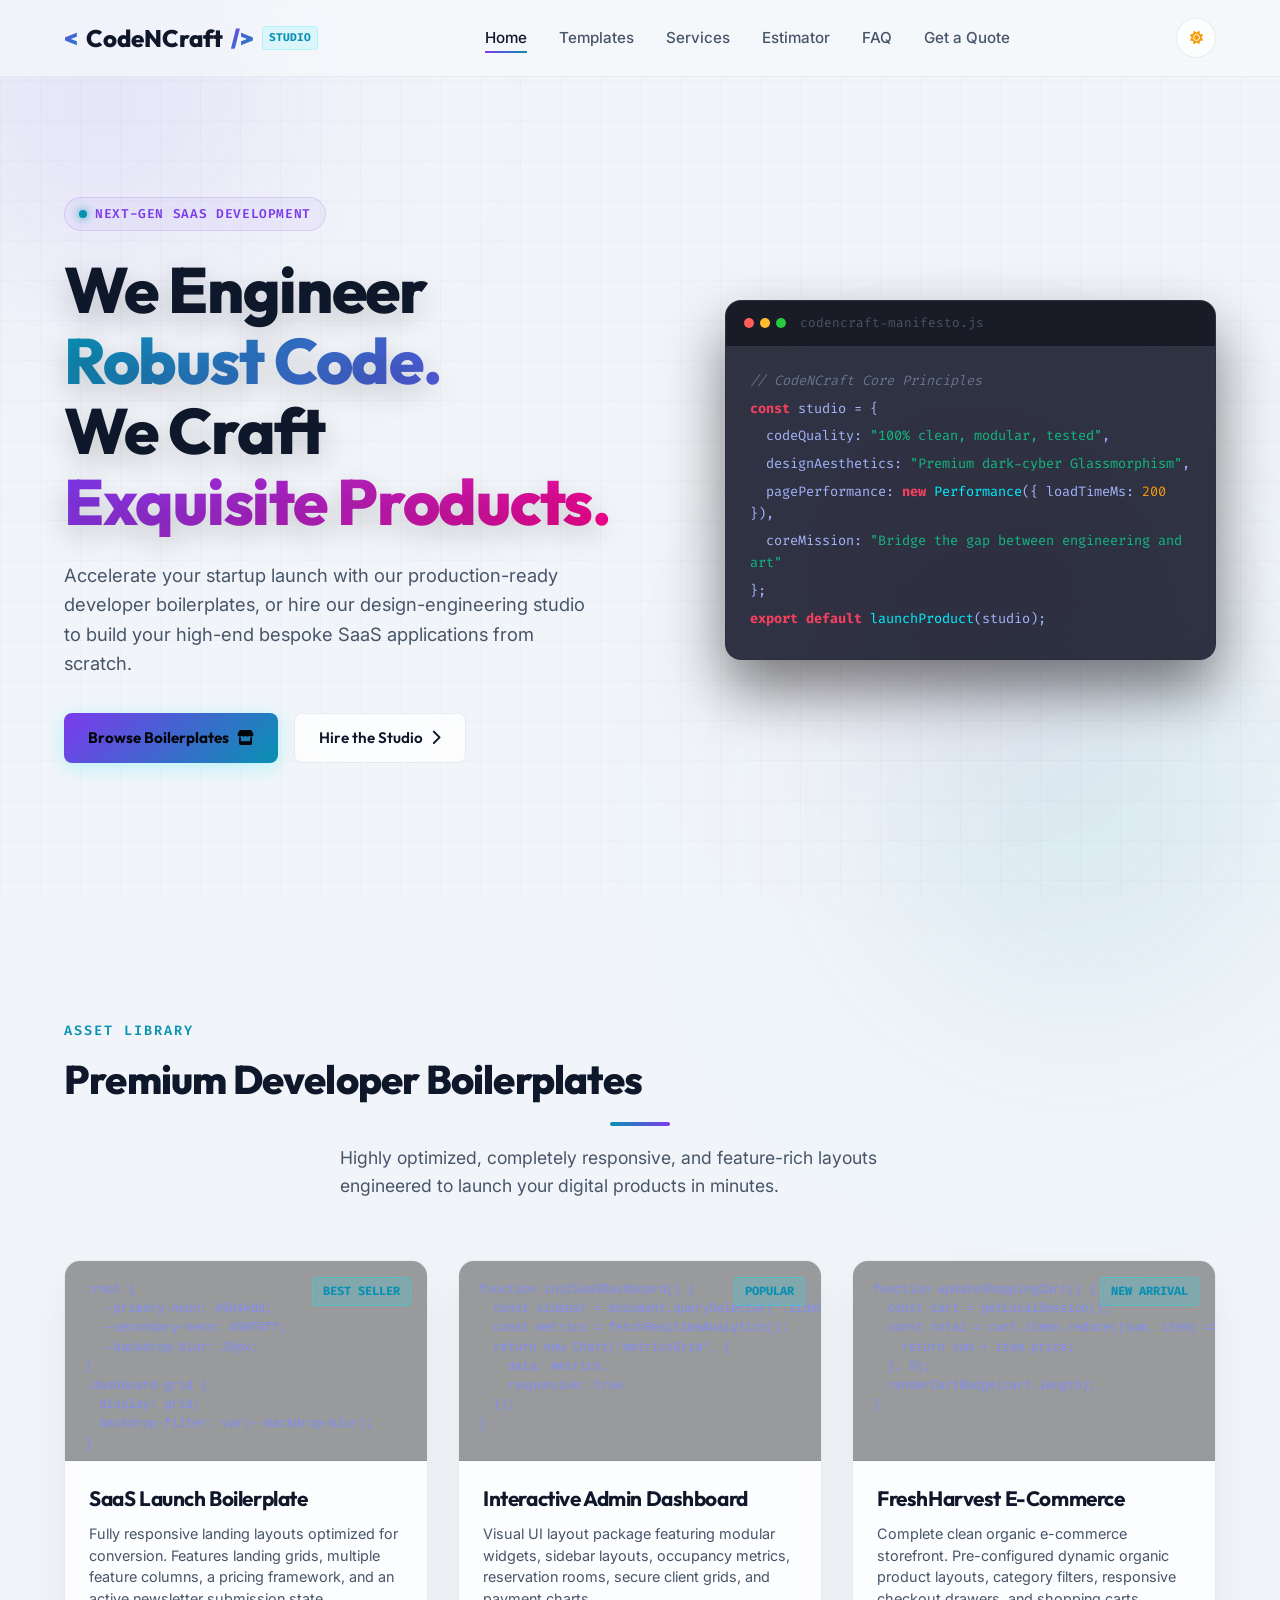
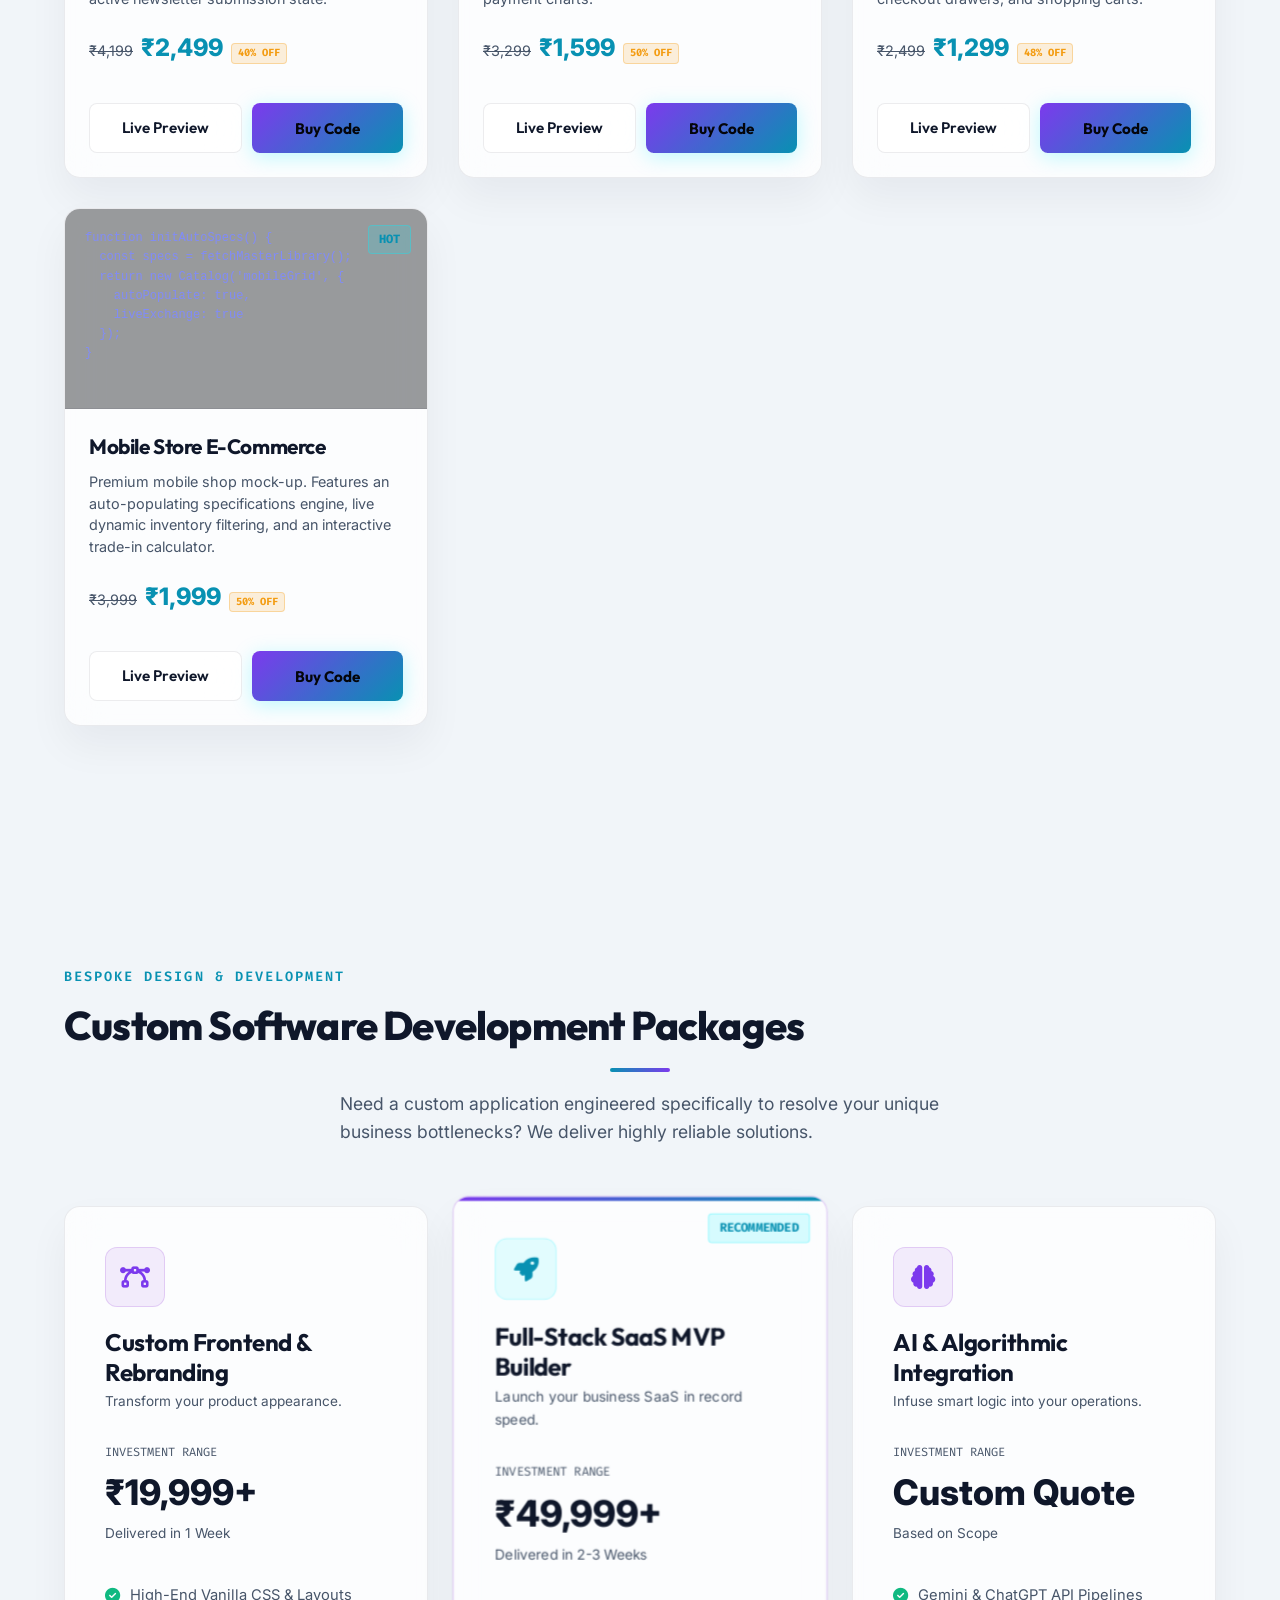
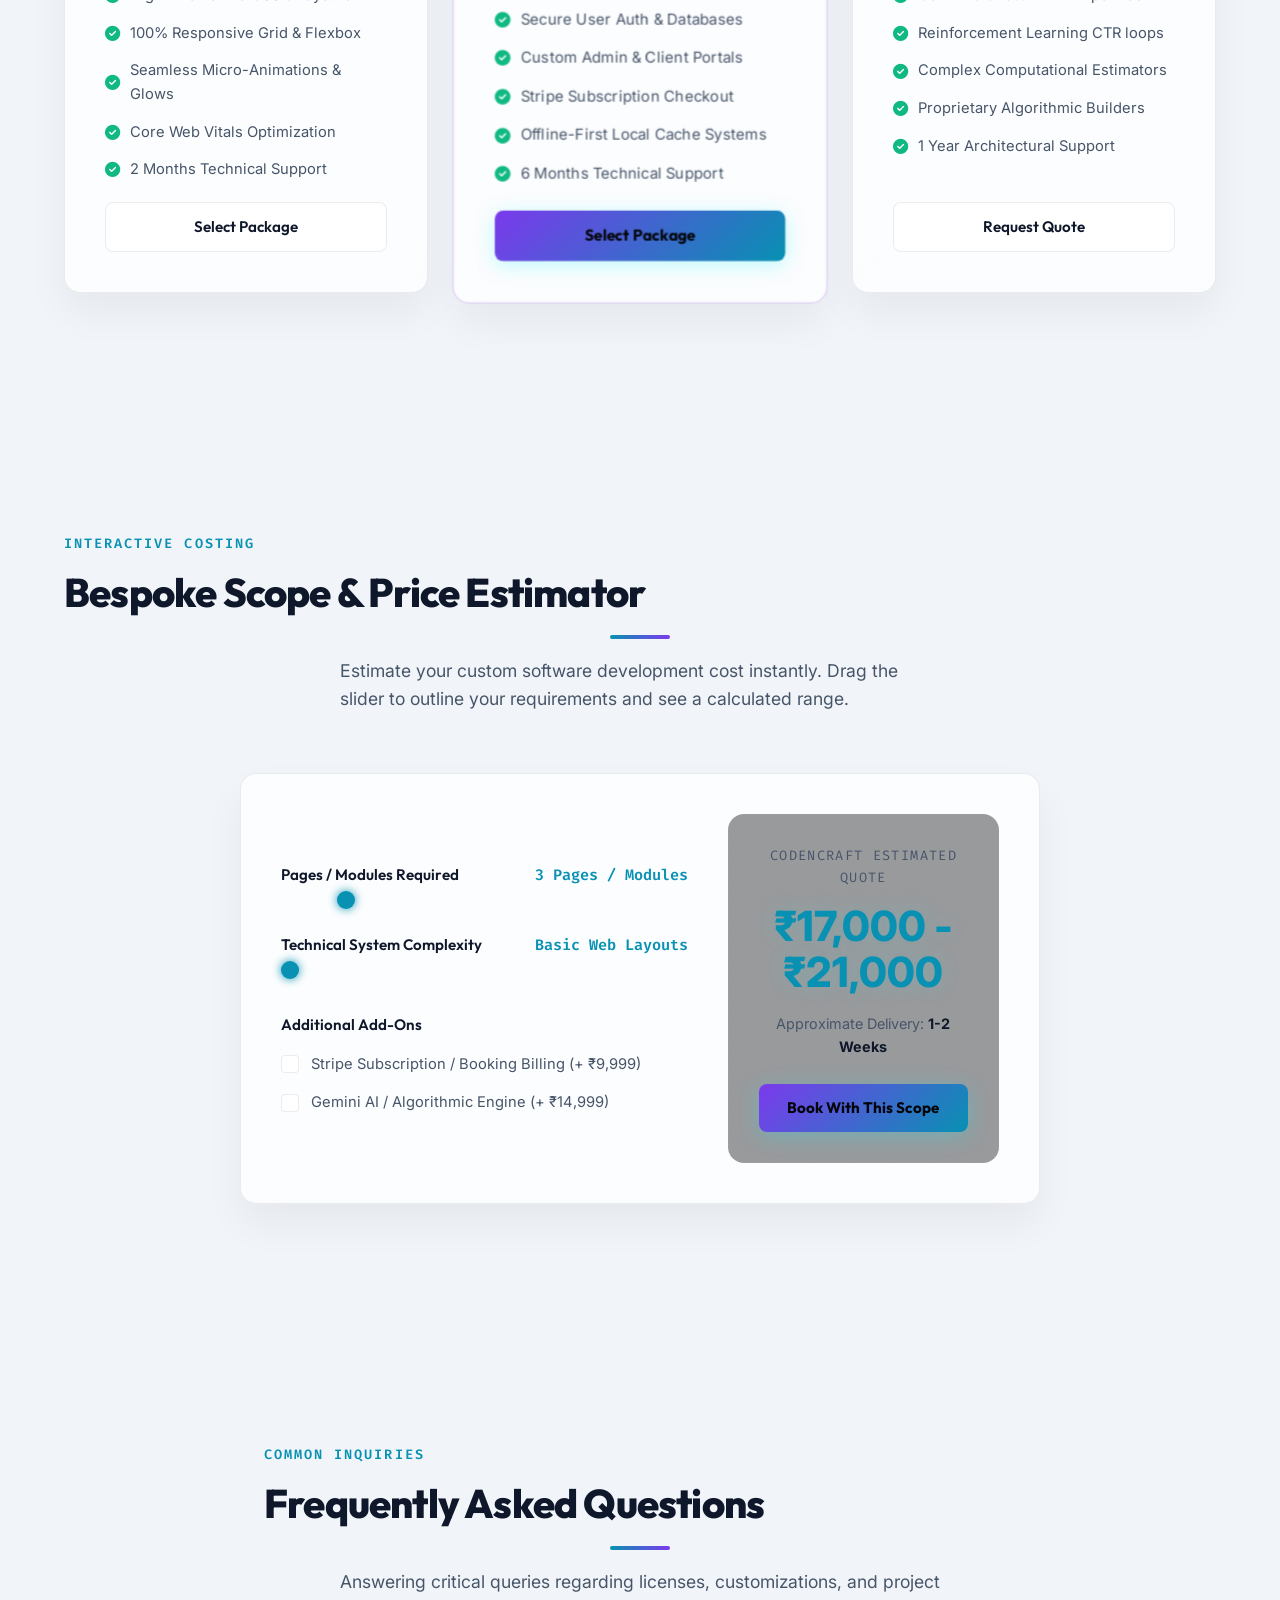
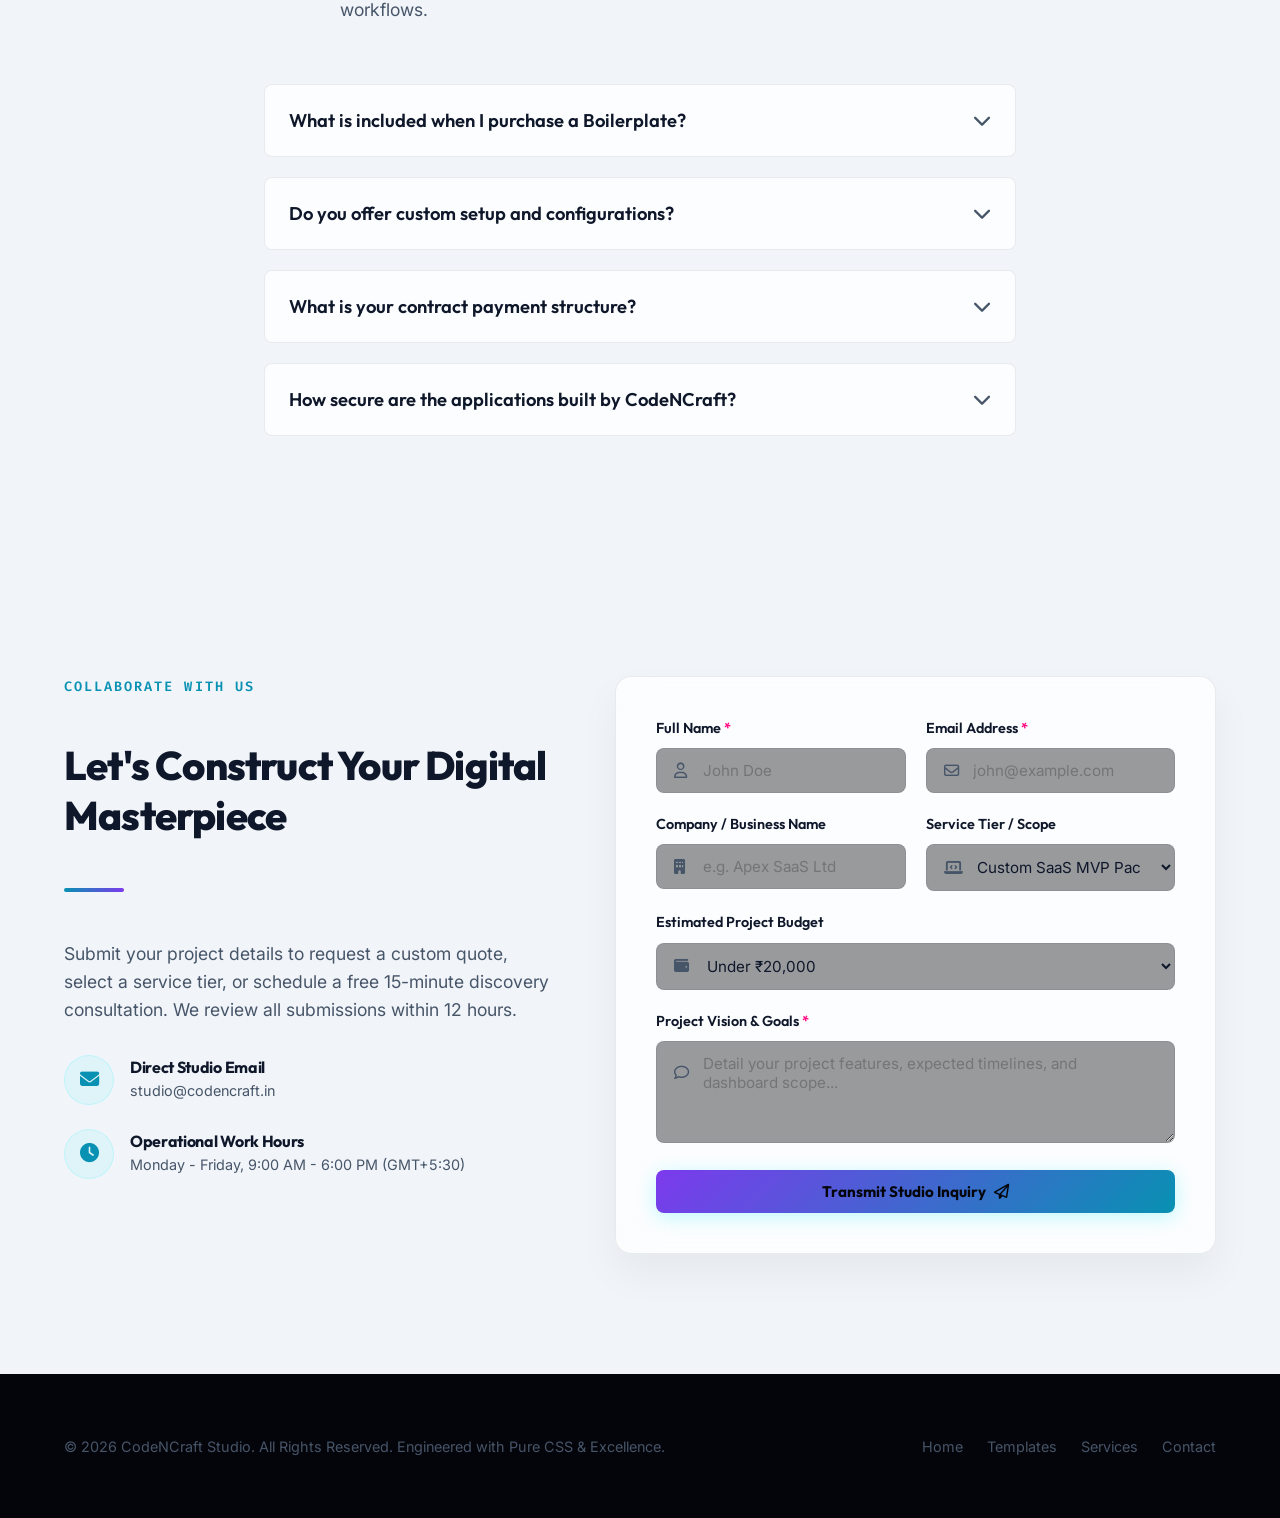
==== commit 7c5de931: "Add files via upload" ====
--- a/codencraft/index.html
+++ b/codencraft/index.html
@@ -200,6 +200,33 @@
               </div>
             </div>
           </div>
+
+          <!-- Template 4: Mobile Store E-Commerce -->
+          <div class="template-card glass-panel">
+            <div class="template-badge">HOT</div>
+            <div class="template-preview">
+              <pre><code>function initAutoSpecs() {
+  const specs = fetchMasterLibrary();
+  return new Catalog('mobileGrid', {
+    autoPopulate: true,
+    liveExchange: true
+  });
+}</code></pre>
+            </div>
+            <div class="template-info">
+              <h3>Mobile Store E-Commerce</h3>
+              <p>Premium mobile shop mock-up. Features an auto-populating specifications engine, live dynamic inventory filtering, and an interactive trade-in calculator.</p>
+              <div class="template-price">
+                <span class="original-price">₹3,999</span>
+                <span class="current-price">₹1,999</span>
+                <span class="badge-pre">50% OFF</span>
+              </div>
+              <div style="display: flex; gap: 10px; margin-top: 15px;">
+                <a href="phone-demo.html" target="_blank" class="btn btn-secondary" style="flex: 1; text-align: center;">Live Preview</a>
+                <button class="btn btn-primary buy-template-btn" style="flex: 1;" data-template="Mobile Store E-Commerce" data-price="₹1,999">Buy Code</button>
+              </div>
+            </div>
+          </div>
         </div>
       </div>
     </section>
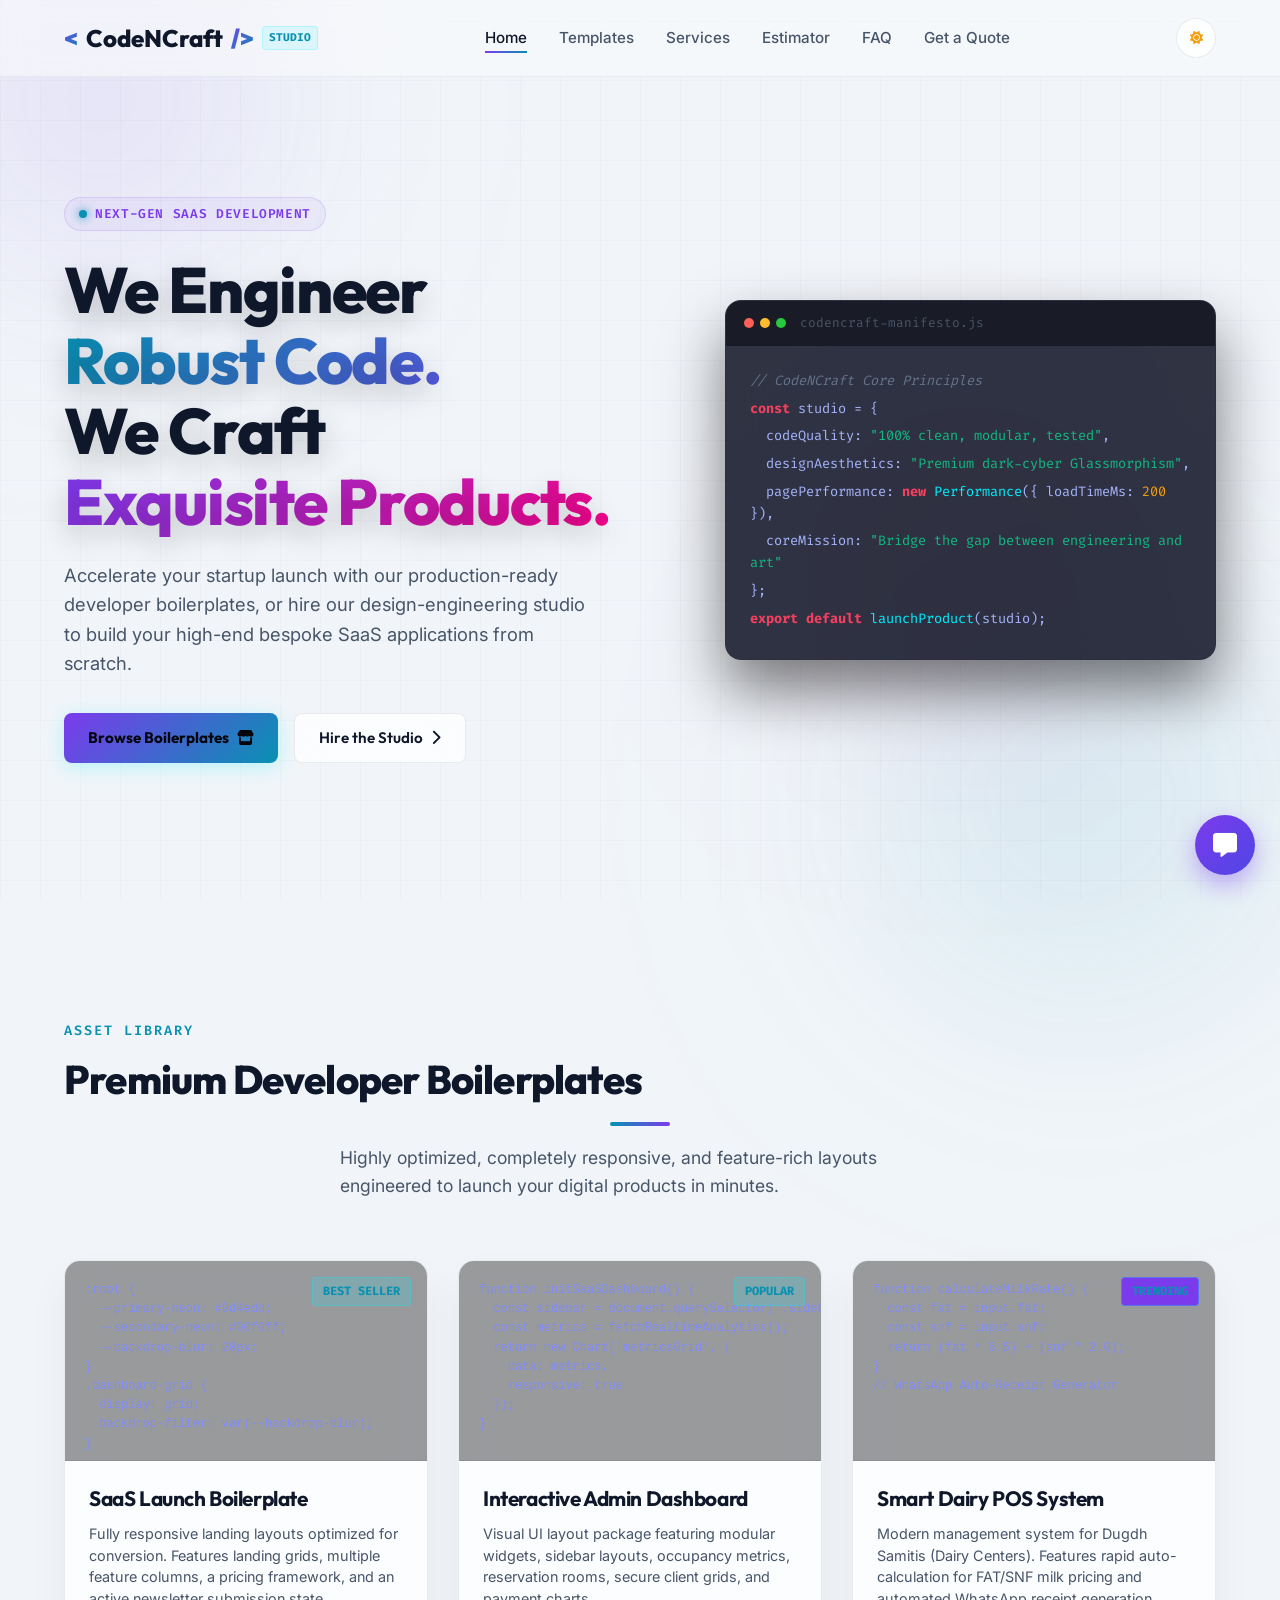
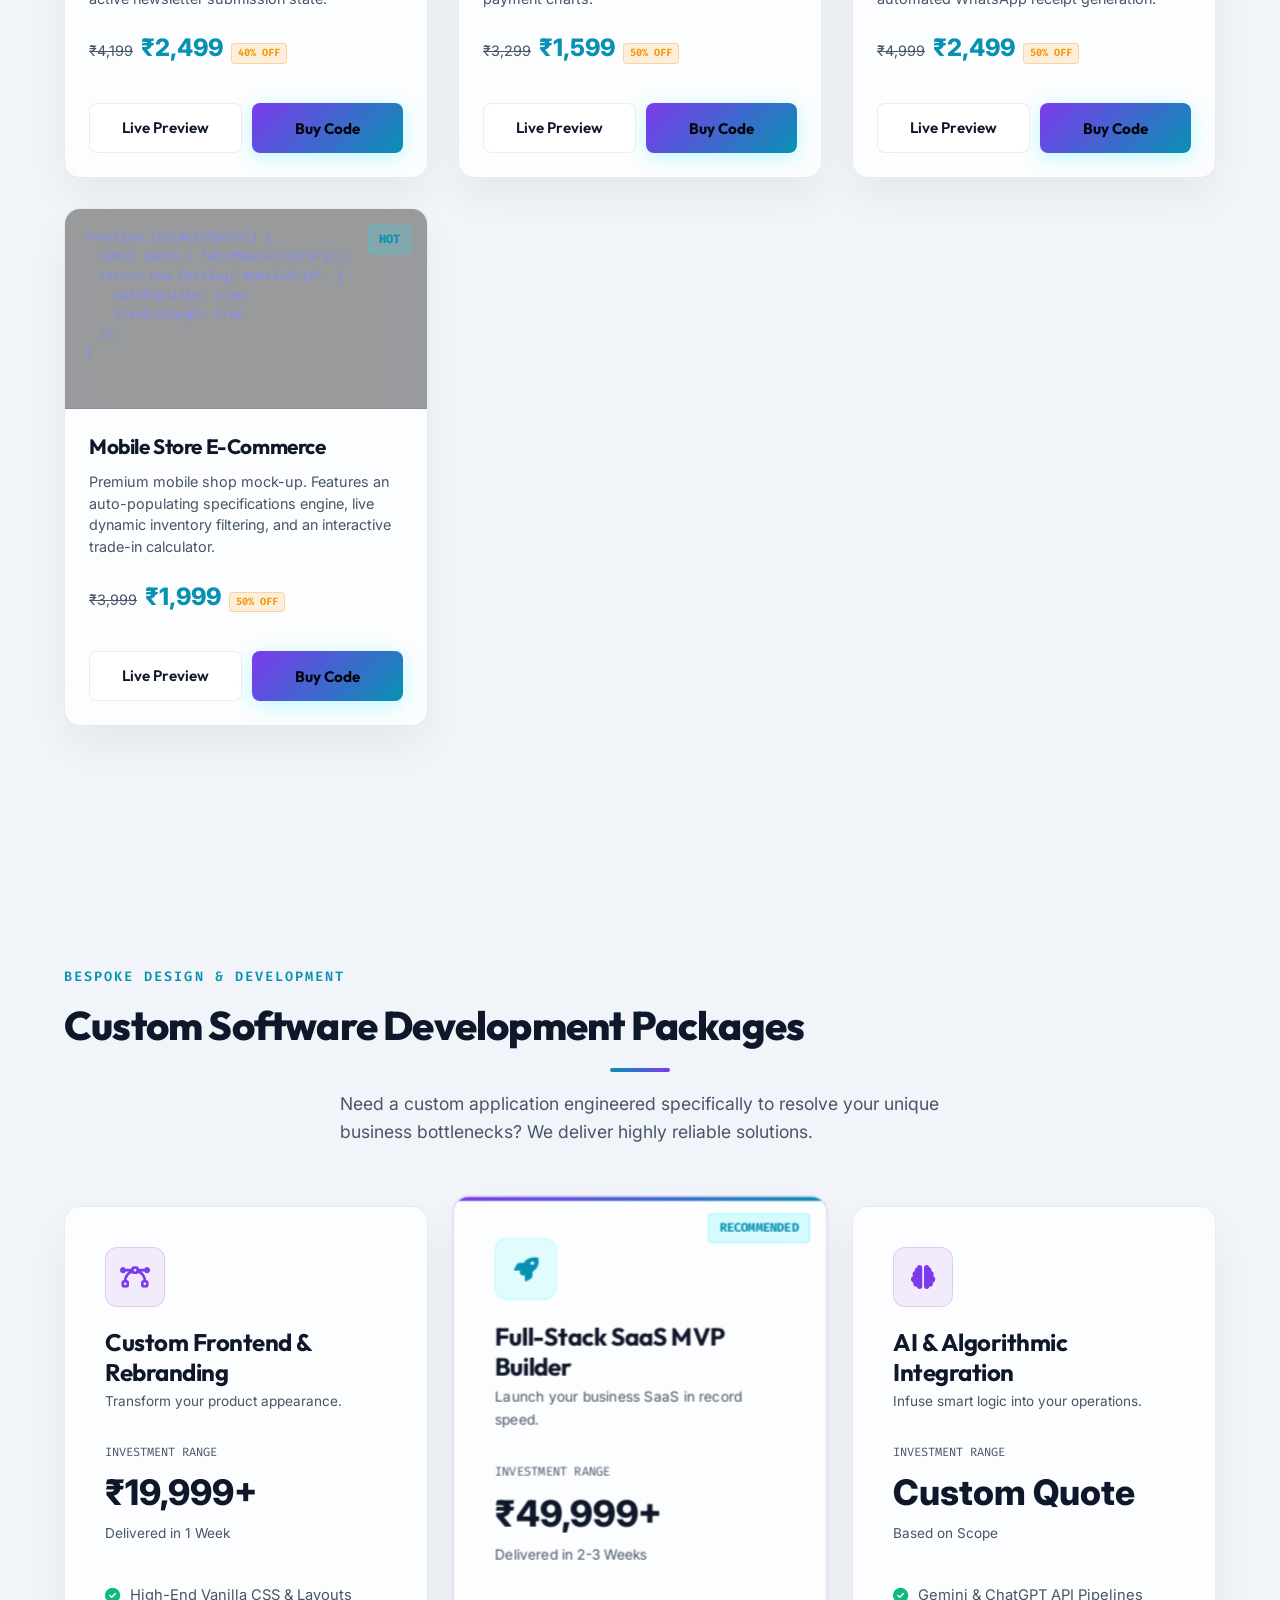
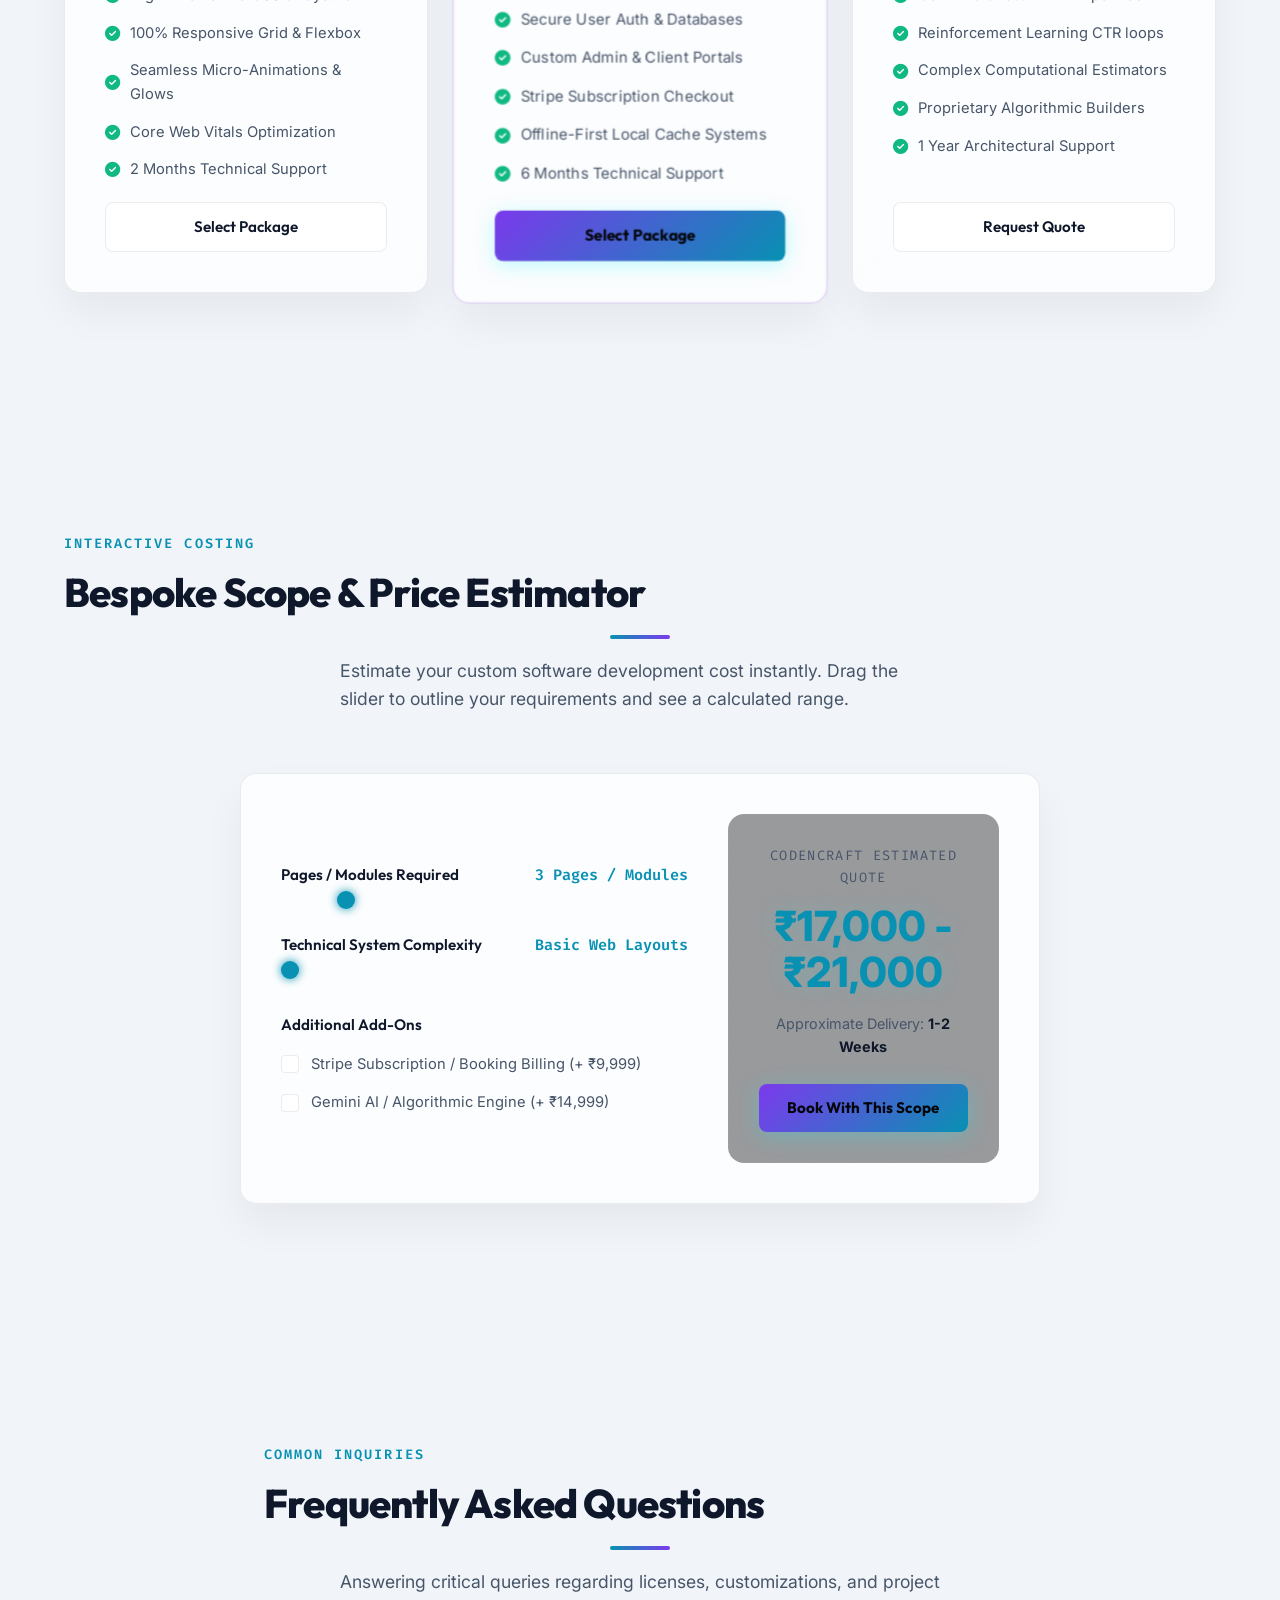
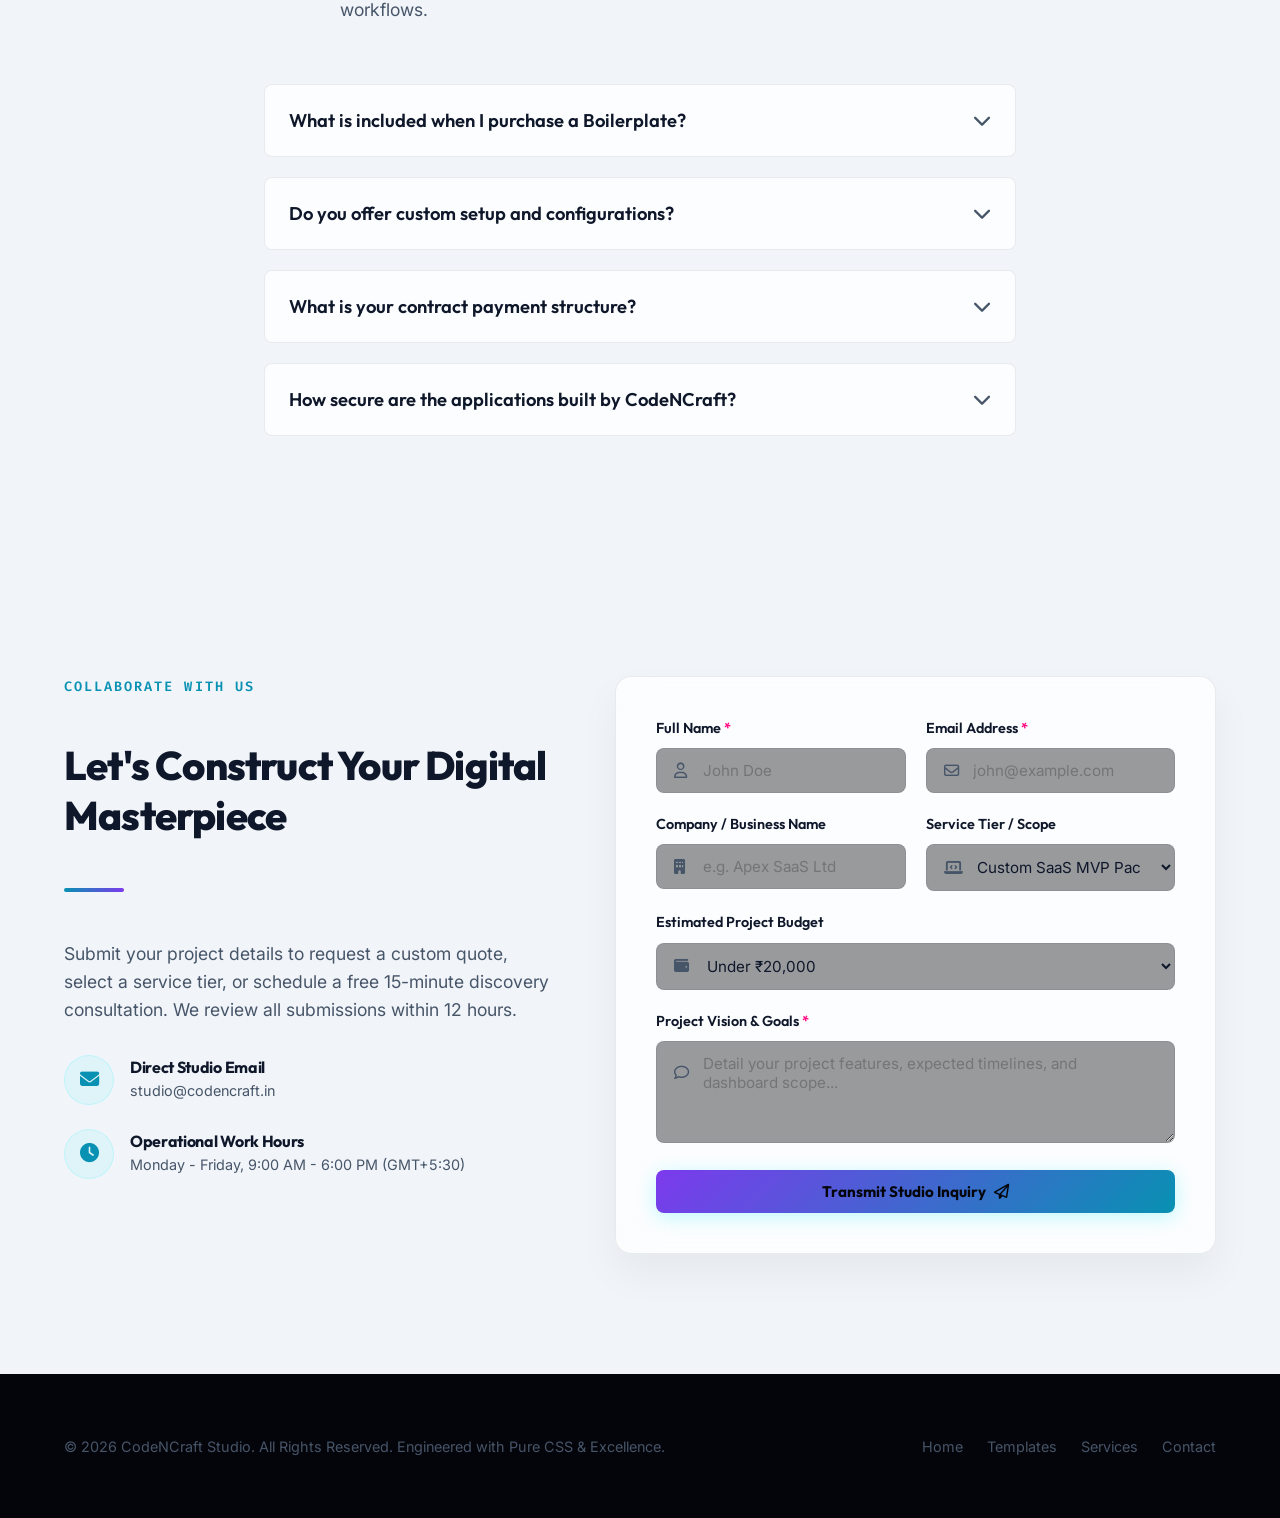
==== commit 497242d7: "feat: updated portfolio and added CodeNCraft Autonomous AI Sales Agent" ====
--- a/codencraft/index.html
+++ b/codencraft/index.html
@@ -18,6 +18,7 @@
   <link rel="stylesheet" href="https://cdnjs.cloudflare.com/ajax/libs/font-awesome/6.4.0/css/all.min.css">
   
   <link rel="stylesheet" href="style.css">
+  <link rel="stylesheet" href="chatbot.css">
 </head>
 <body class="dark-theme">
   <!-- Glowing Background Canvas Canvas -->
@@ -174,29 +175,28 @@
             </div>
           </div>
 
-          <!-- Template 3: FreshHarvest Grocery E-Commerce -->
+          <!-- Template 3: Dugdh Samiti Dairy System -->
           <div class="template-card glass-panel">
-            <div class="template-badge">NEW ARRIVAL</div>
+            <div class="template-badge" style="background: var(--primary-neon);">TRENDING</div>
             <div class="template-preview">
-              <pre><code>function updateShoppingCart() {
-  const cart = getLocalSession();
-  const total = cart.items.reduce((sum, item) => {
-    return sum + item.price;
-  }, 0);
-  renderCartBadge(cart.length);
-}</code></pre>
+              <pre><code>function calculateMilkRate() {
+  const fat = input.fat;
+  const snf = input.snf;
+  return (fat * 6.5) + (snf * 2.0);
+}
+// WhatsApp Auto-Receipt Generator</code></pre>
             </div>
             <div class="template-info">
-              <h3>FreshHarvest E-Commerce</h3>
-              <p>Complete clean organic e-commerce storefront. Pre-configured dynamic organic product layouts, category filters, responsive checkout drawers, and shopping carts.</p>
+              <h3>Smart Dairy POS System</h3>
+              <p>Modern management system for Dugdh Samitis (Dairy Centers). Features rapid auto-calculation for FAT/SNF milk pricing and automated WhatsApp receipt generation.</p>
               <div class="template-price">
-                <span class="original-price">₹2,499</span>
-                <span class="current-price">₹1,299</span>
-                <span class="badge-pre">48% OFF</span>
+                <span class="original-price">₹4,999</span>
+                <span class="current-price">₹2,499</span>
+                <span class="badge-pre">50% OFF</span>
               </div>
               <div style="display: flex; gap: 10px; margin-top: 15px;">
-                <a href="../templates/grocery/index.html" target="_blank" class="btn btn-secondary" style="flex: 1; text-align: center;">Live Preview</a>
-                <button class="btn btn-primary buy-template-btn" style="flex: 1;" data-template="FreshHarvest E-Commerce" data-price="₹1,299">Buy Code</button>
+                <a href="dairy-demo.html" target="_blank" class="btn btn-secondary" style="flex: 1; text-align: center;">Live Preview</a>
+                <button class="btn btn-primary buy-template-btn" style="flex: 1;" data-template="Smart Dairy POS System" data-price="₹2,499">Buy Code</button>
               </div>
             </div>
           </div>
@@ -608,5 +608,6 @@
   </footer>
 
   <script src="app.js"></script>
+  <script src="chatbot.js"></script>
 </body>
 </html>
--- a/codencraft/chatbot.css
+++ b/codencraft/chatbot.css
@@ -0,0 +1,213 @@
+/* CodeNCraft AI Sales Widget Styling - Purple Theme */
+#codencraft-chat-widget {
+  position: fixed;
+  bottom: 25px;
+  right: 25px;
+  z-index: 9999;
+  font-family: 'Inter', sans-serif;
+}
+
+#chat-toggle-btn {
+  width: 60px;
+  height: 60px;
+  border-radius: 50%;
+  background: linear-gradient(135deg, #7c3aed, #4f46e5);
+  color: white;
+  border: none;
+  cursor: pointer;
+  box-shadow: 0 10px 25px rgba(124, 58, 237, 0.4);
+  display: flex;
+  align-items: center;
+  justify-content: center;
+  font-size: 1.5rem;
+  transition: all 0.3s ease;
+}
+
+#chat-toggle-btn:hover {
+  transform: scale(1.05);
+  box-shadow: 0 12px 30px rgba(124, 58, 237, 0.6);
+}
+
+#chat-window {
+  display: none;
+  flex-direction: column;
+  position: absolute;
+  bottom: 80px;
+  right: 0;
+  width: 350px;
+  height: 500px;
+  background: rgba(13, 17, 28, 0.95);
+  backdrop-filter: blur(15px);
+  border: 1px solid rgba(124, 58, 237, 0.3);
+  border-radius: 16px;
+  box-shadow: 0 15px 40px rgba(0, 0, 0, 0.4), 0 0 20px rgba(124, 58, 237, 0.15);
+  overflow: hidden;
+  transition: all 0.3s ease;
+}
+
+#chat-window.active {
+  display: flex;
+  animation: slideUp 0.3s ease forwards;
+}
+
+@keyframes slideUp {
+  from { opacity: 0; transform: translateY(20px); }
+  to { opacity: 1; transform: translateY(0); }
+}
+
+.chat-header {
+  padding: 15px 20px;
+  background: rgba(124, 58, 237, 0.15);
+  border-bottom: 1px solid rgba(124, 58, 237, 0.3);
+  display: flex;
+  justify-content: space-between;
+  align-items: center;
+}
+
+.chat-header-info {
+  display: flex;
+  align-items: center;
+  gap: 10px;
+}
+
+.chat-avatar {
+  width: 35px;
+  height: 35px;
+  border-radius: 50%;
+  background: linear-gradient(135deg, #7c3aed, #4f46e5);
+  display: flex;
+  align-items: center;
+  justify-content: center;
+  font-size: 1rem;
+  color: white;
+}
+
+.chat-header h3 {
+  margin: 0;
+  font-size: 1rem;
+  font-weight: 600;
+  color: #fff;
+}
+
+.chat-header span {
+  font-size: 0.75rem;
+  color: #a0aec0;
+}
+
+.close-chat-btn {
+  background: none;
+  border: none;
+  color: #a0aec0;
+  font-size: 1.2rem;
+  cursor: pointer;
+  transition: color 0.2s;
+}
+
+.close-chat-btn:hover {
+  color: #fff;
+}
+
+.chat-body {
+  flex: 1;
+  padding: 15px;
+  overflow-y: auto;
+  display: flex;
+  flex-direction: column;
+  gap: 12px;
+}
+
+.chat-message {
+  max-width: 85%;
+  padding: 10px 14px;
+  border-radius: 12px;
+  font-size: 0.9rem;
+  line-height: 1.4;
+  word-wrap: break-word;
+}
+
+.chat-message.ai {
+  align-self: flex-start;
+  background: rgba(255, 255, 255, 0.05);
+  border: 1px solid rgba(255, 255, 255, 0.1);
+  color: #e2e8f0;
+  border-bottom-left-radius: 2px;
+}
+
+.chat-message.user {
+  align-self: flex-end;
+  background: linear-gradient(135deg, #7c3aed, #4f46e5);
+  color: white;
+  border-bottom-right-radius: 2px;
+}
+
+.chat-footer {
+  padding: 15px;
+  border-top: 1px solid rgba(124, 58, 237, 0.3);
+  display: flex;
+  gap: 10px;
+  background: rgba(7, 9, 19, 0.95);
+}
+
+#chat-input {
+  flex: 1;
+  background: rgba(255, 255, 255, 0.05);
+  border: 1px solid rgba(255, 255, 255, 0.1);
+  border-radius: 8px;
+  padding: 10px 15px;
+  color: #fff;
+  font-family: inherit;
+  font-size: 0.9rem;
+  outline: none;
+  transition: border-color 0.2s;
+}
+
+#chat-input:focus {
+  border-color: #7c3aed;
+}
+
+#chat-send-btn {
+  background: linear-gradient(135deg, #7c3aed, #4f46e5);
+  color: white;
+  border: none;
+  border-radius: 8px;
+  width: 40px;
+  height: 40px;
+  display: flex;
+  align-items: center;
+  justify-content: center;
+  cursor: pointer;
+  transition: transform 0.2s;
+}
+
+#chat-send-btn:hover {
+  transform: scale(1.05);
+}
+
+#chat-send-btn:disabled {
+  background: #4a5568;
+  cursor: not-allowed;
+  transform: none;
+}
+
+/* Typing indicator */
+.typing-indicator {
+  display: flex;
+  gap: 4px;
+  padding: 5px 0;
+}
+
+.typing-dot {
+  width: 6px;
+  height: 6px;
+  background: #a0aec0;
+  border-radius: 50%;
+  animation: typingBounce 1.4s infinite ease-in-out both;
+}
+
+.typing-dot:nth-child(1) { animation-delay: -0.32s; }
+.typing-dot:nth-child(2) { animation-delay: -0.16s; }
+
+@keyframes typingBounce {
+  0%, 80%, 100% { transform: scale(0); }
+  40% { transform: scale(1); }
+}
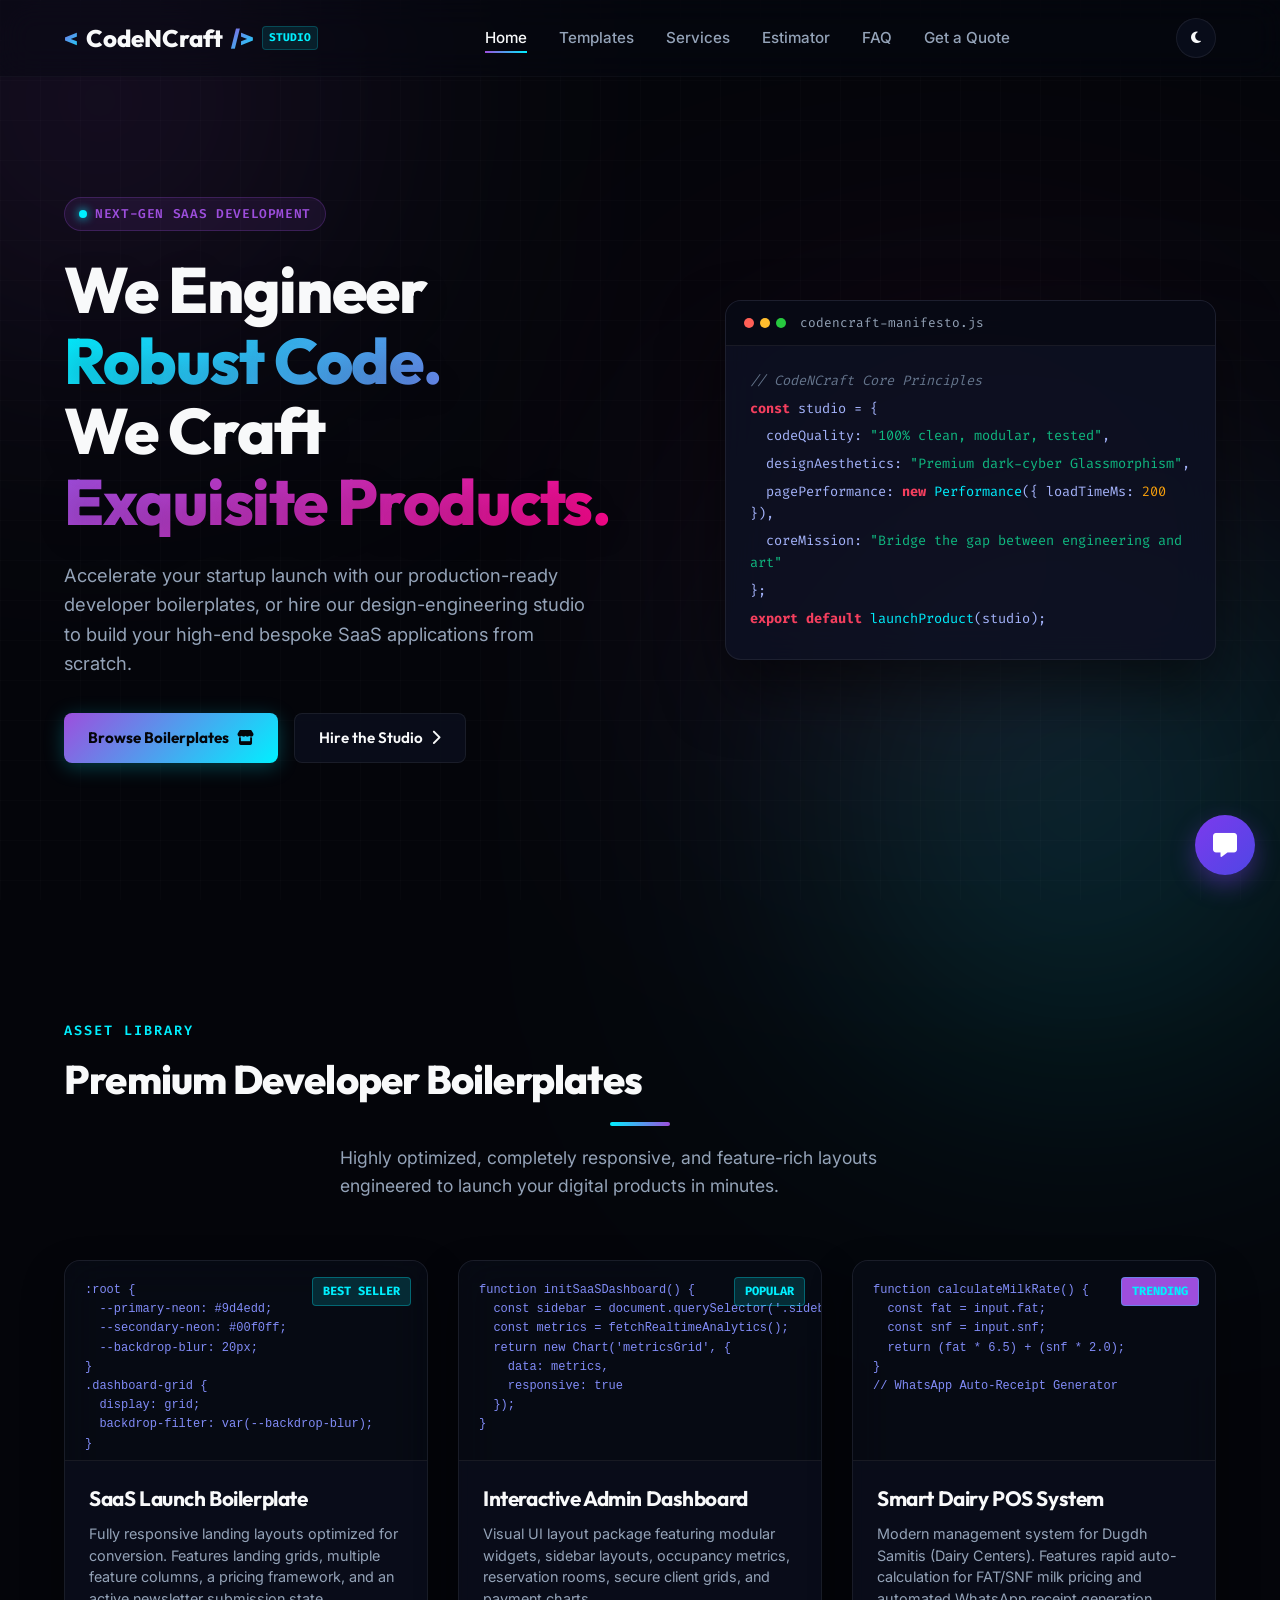
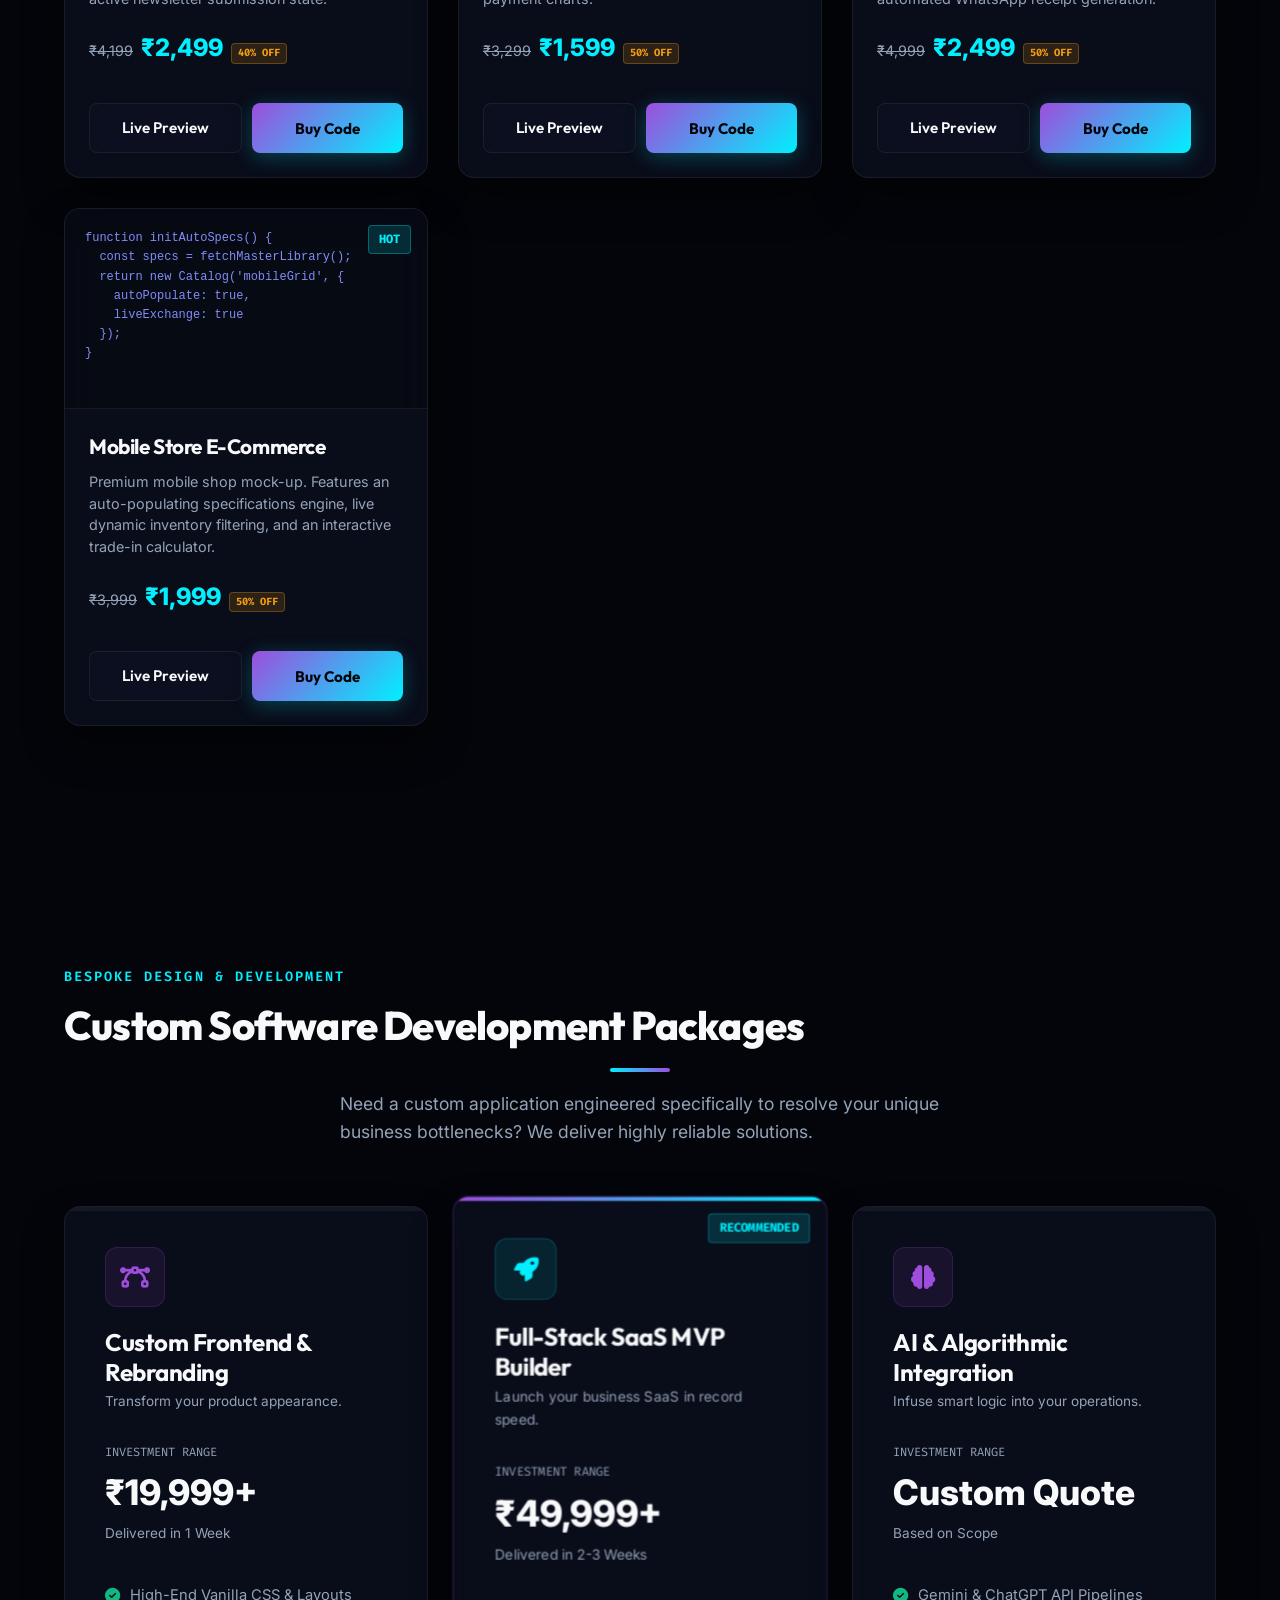
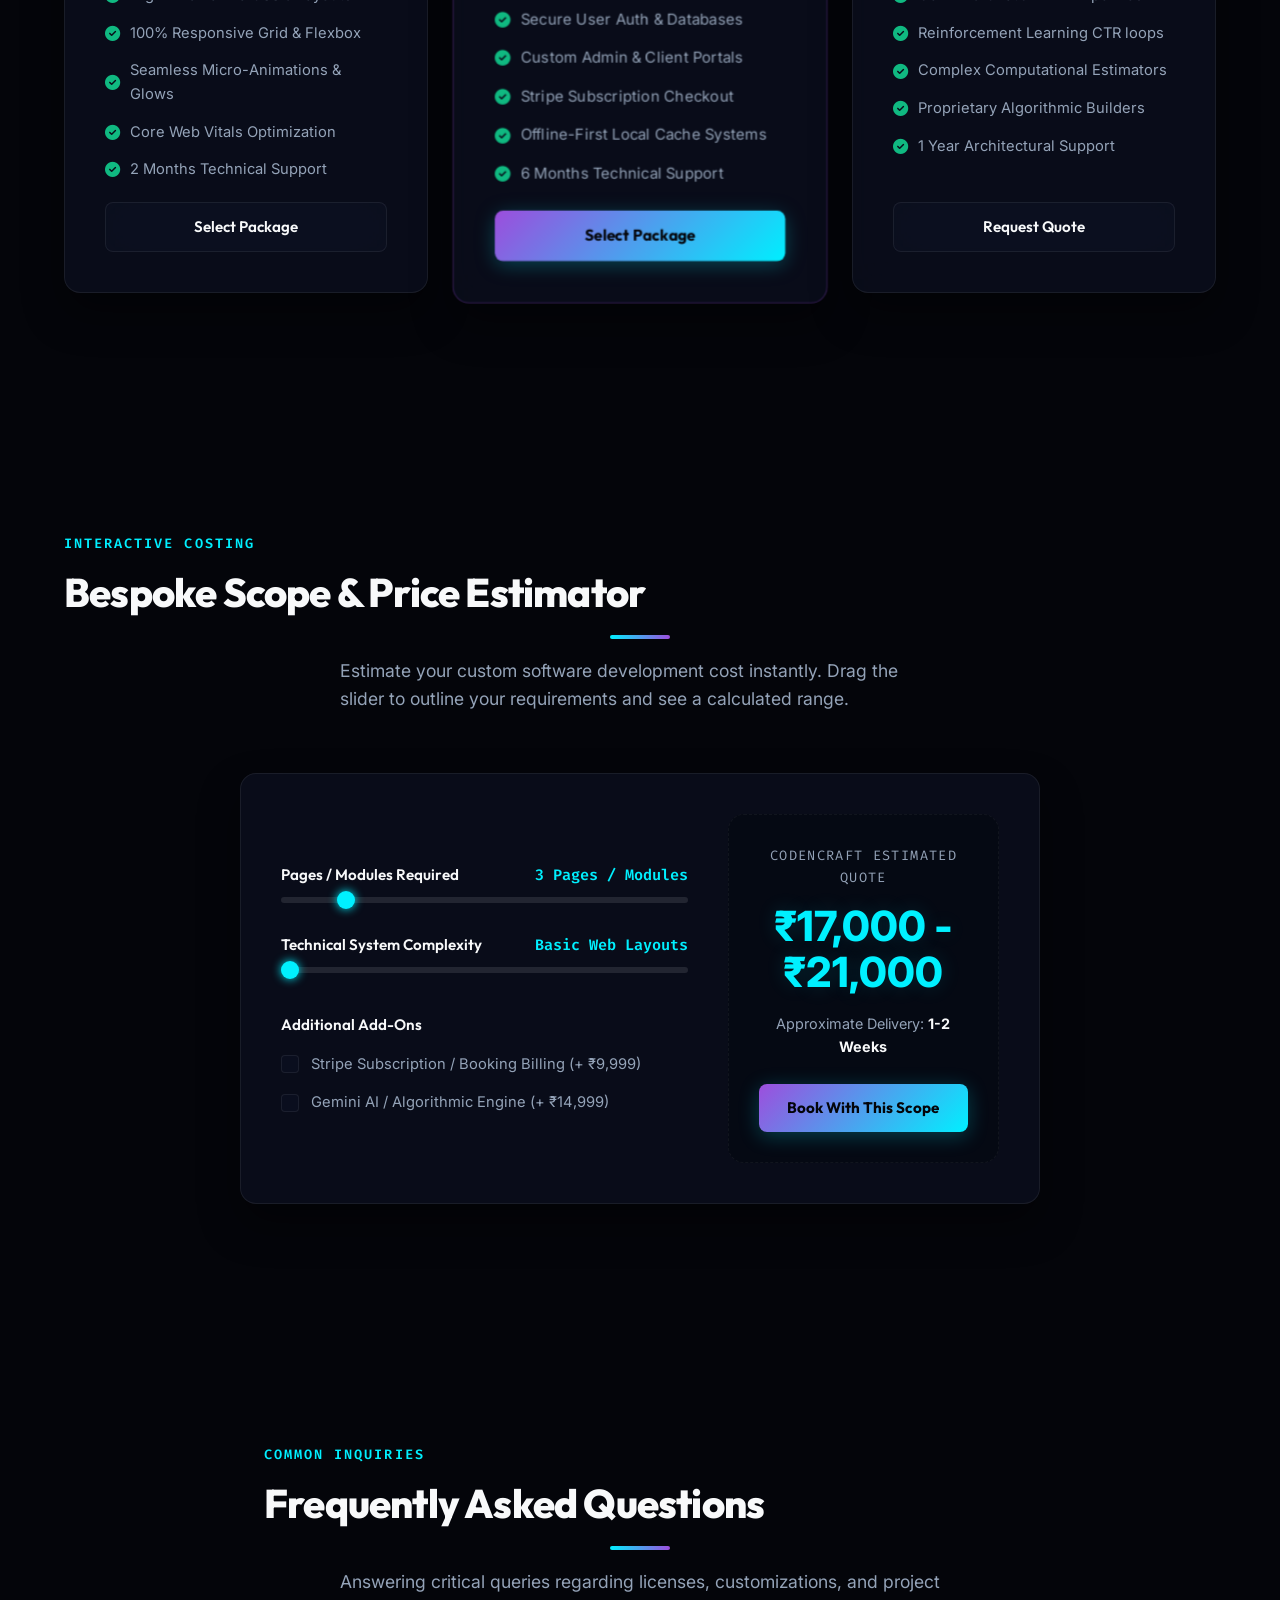
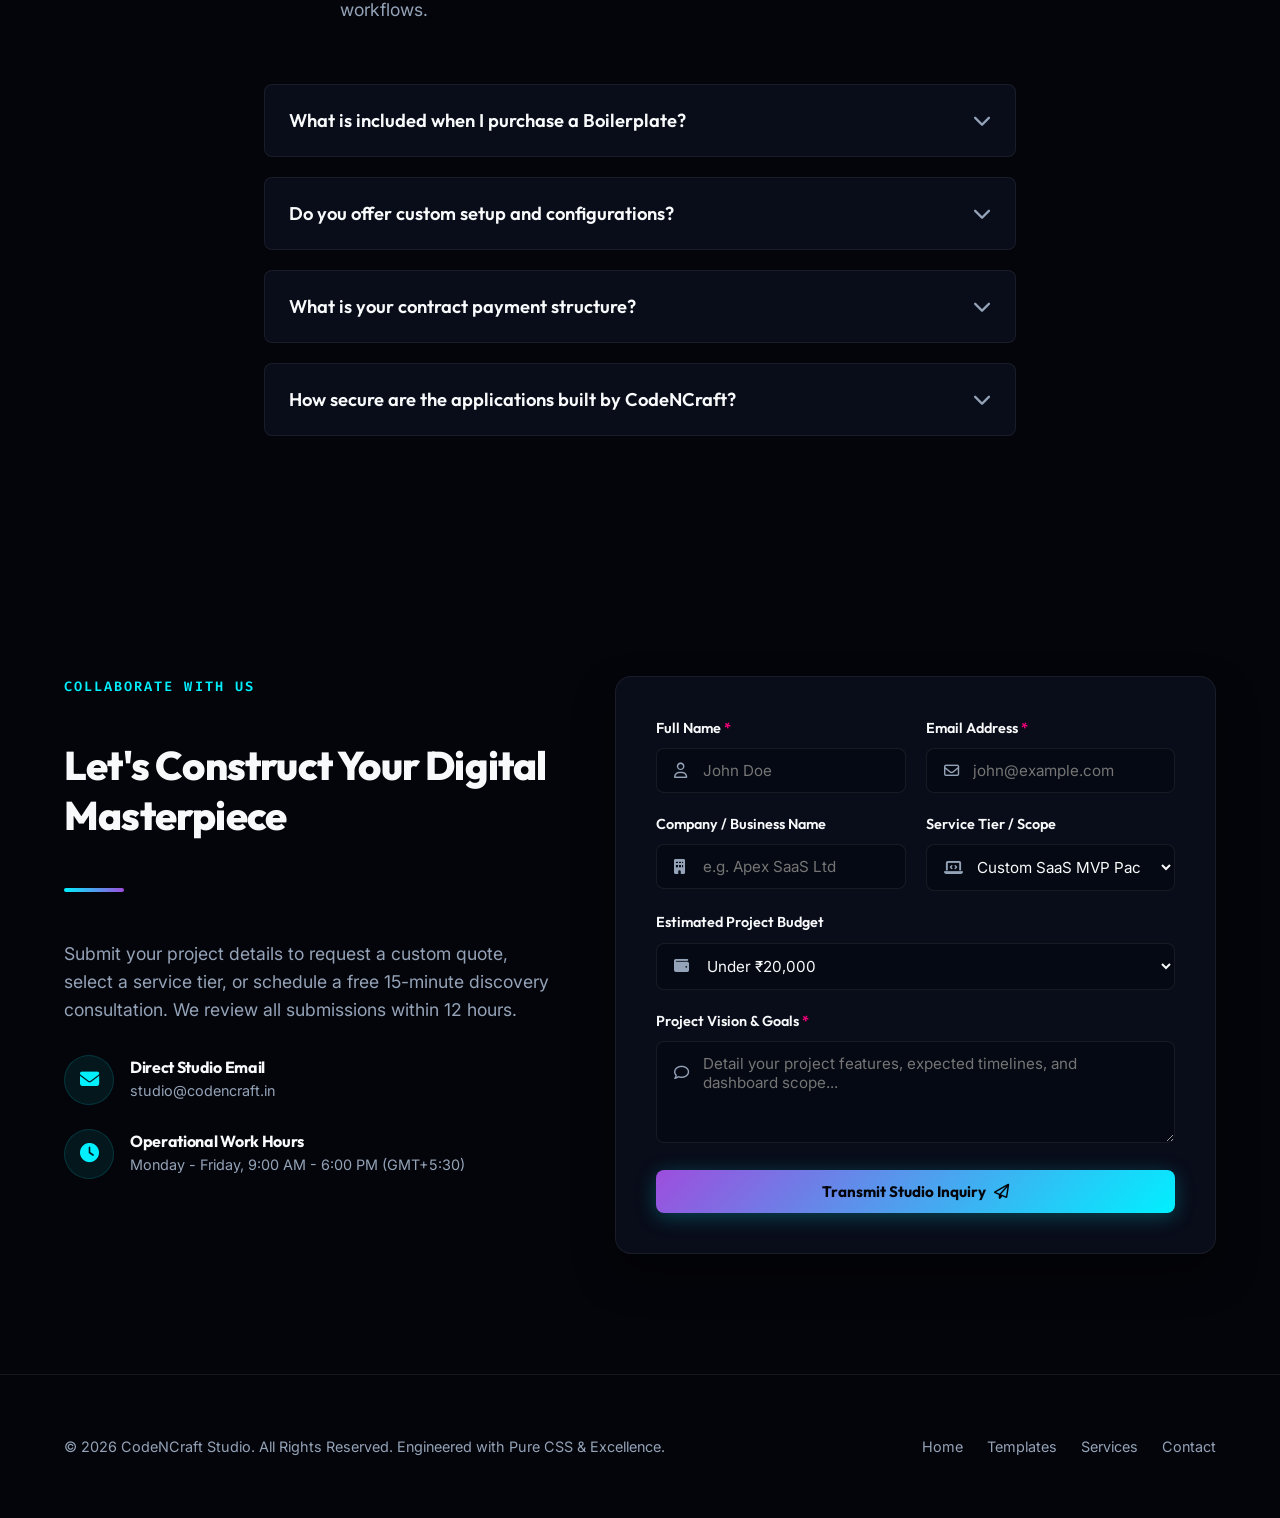
==== commit 5733ec66: "Rename chatbot files to avoid ad-blockers" ====
--- a/codencraft/index.html
+++ b/codencraft/index.html
@@ -18,7 +18,7 @@
   <link rel="stylesheet" href="https://cdnjs.cloudflare.com/ajax/libs/font-awesome/6.4.0/css/all.min.css">
   
   <link rel="stylesheet" href="style.css">
-  <link rel="stylesheet" href="chatbot.css">
+  <link rel="stylesheet" href="agent.css">
 </head>
 <body class="dark-theme">
   <!-- Glowing Background Canvas Canvas -->
@@ -608,6 +608,6 @@
   </footer>
 
   <script src="app.js"></script>
-  <script src="chatbot.js"></script>
+  <script src="agent.js"></script>
 </body>
 </html>
--- a/codencraft/agent.css
+++ b/codencraft/agent.css
@@ -0,0 +1,213 @@
+/* CodeNCraft AI Sales Widget Styling - Purple Theme */
+#codencraft-chat-widget {
+  position: fixed;
+  bottom: 25px;
+  right: 25px;
+  z-index: 9999;
+  font-family: 'Inter', sans-serif;
+}
+
+#chat-toggle-btn {
+  width: 60px;
+  height: 60px;
+  border-radius: 50%;
+  background: linear-gradient(135deg, #7c3aed, #4f46e5);
+  color: white;
+  border: none;
+  cursor: pointer;
+  box-shadow: 0 10px 25px rgba(124, 58, 237, 0.4);
+  display: flex;
+  align-items: center;
+  justify-content: center;
+  font-size: 1.5rem;
+  transition: all 0.3s ease;
+}
+
+#chat-toggle-btn:hover {
+  transform: scale(1.05);
+  box-shadow: 0 12px 30px rgba(124, 58, 237, 0.6);
+}
+
+#chat-window {
+  display: none;
+  flex-direction: column;
+  position: absolute;
+  bottom: 80px;
+  right: 0;
+  width: 350px;
+  height: 500px;
+  background: rgba(13, 17, 28, 0.95);
+  backdrop-filter: blur(15px);
+  border: 1px solid rgba(124, 58, 237, 0.3);
+  border-radius: 16px;
+  box-shadow: 0 15px 40px rgba(0, 0, 0, 0.4), 0 0 20px rgba(124, 58, 237, 0.15);
+  overflow: hidden;
+  transition: all 0.3s ease;
+}
+
+#chat-window.active {
+  display: flex;
+  animation: slideUp 0.3s ease forwards;
+}
+
+@keyframes slideUp {
+  from { opacity: 0; transform: translateY(20px); }
+  to { opacity: 1; transform: translateY(0); }
+}
+
+.chat-header {
+  padding: 15px 20px;
+  background: rgba(124, 58, 237, 0.15);
+  border-bottom: 1px solid rgba(124, 58, 237, 0.3);
+  display: flex;
+  justify-content: space-between;
+  align-items: center;
+}
+
+.chat-header-info {
+  display: flex;
+  align-items: center;
+  gap: 10px;
+}
+
+.chat-avatar {
+  width: 35px;
+  height: 35px;
+  border-radius: 50%;
+  background: linear-gradient(135deg, #7c3aed, #4f46e5);
+  display: flex;
+  align-items: center;
+  justify-content: center;
+  font-size: 1rem;
+  color: white;
+}
+
+.chat-header h3 {
+  margin: 0;
+  font-size: 1rem;
+  font-weight: 600;
+  color: #fff;
+}
+
+.chat-header span {
+  font-size: 0.75rem;
+  color: #a0aec0;
+}
+
+.close-chat-btn {
+  background: none;
+  border: none;
+  color: #a0aec0;
+  font-size: 1.2rem;
+  cursor: pointer;
+  transition: color 0.2s;
+}
+
+.close-chat-btn:hover {
+  color: #fff;
+}
+
+.chat-body {
+  flex: 1;
+  padding: 15px;
+  overflow-y: auto;
+  display: flex;
+  flex-direction: column;
+  gap: 12px;
+}
+
+.chat-message {
+  max-width: 85%;
+  padding: 10px 14px;
+  border-radius: 12px;
+  font-size: 0.9rem;
+  line-height: 1.4;
+  word-wrap: break-word;
+}
+
+.chat-message.ai {
+  align-self: flex-start;
+  background: rgba(255, 255, 255, 0.05);
+  border: 1px solid rgba(255, 255, 255, 0.1);
+  color: #e2e8f0;
+  border-bottom-left-radius: 2px;
+}
+
+.chat-message.user {
+  align-self: flex-end;
+  background: linear-gradient(135deg, #7c3aed, #4f46e5);
+  color: white;
+  border-bottom-right-radius: 2px;
+}
+
+.chat-footer {
+  padding: 15px;
+  border-top: 1px solid rgba(124, 58, 237, 0.3);
+  display: flex;
+  gap: 10px;
+  background: rgba(7, 9, 19, 0.95);
+}
+
+#chat-input {
+  flex: 1;
+  background: rgba(255, 255, 255, 0.05);
+  border: 1px solid rgba(255, 255, 255, 0.1);
+  border-radius: 8px;
+  padding: 10px 15px;
+  color: #fff;
+  font-family: inherit;
+  font-size: 0.9rem;
+  outline: none;
+  transition: border-color 0.2s;
+}
+
+#chat-input:focus {
+  border-color: #7c3aed;
+}
+
+#chat-send-btn {
+  background: linear-gradient(135deg, #7c3aed, #4f46e5);
+  color: white;
+  border: none;
+  border-radius: 8px;
+  width: 40px;
+  height: 40px;
+  display: flex;
+  align-items: center;
+  justify-content: center;
+  cursor: pointer;
+  transition: transform 0.2s;
+}
+
+#chat-send-btn:hover {
+  transform: scale(1.05);
+}
+
+#chat-send-btn:disabled {
+  background: #4a5568;
+  cursor: not-allowed;
+  transform: none;
+}
+
+/* Typing indicator */
+.typing-indicator {
+  display: flex;
+  gap: 4px;
+  padding: 5px 0;
+}
+
+.typing-dot {
+  width: 6px;
+  height: 6px;
+  background: #a0aec0;
+  border-radius: 50%;
+  animation: typingBounce 1.4s infinite ease-in-out both;
+}
+
+.typing-dot:nth-child(1) { animation-delay: -0.32s; }
+.typing-dot:nth-child(2) { animation-delay: -0.16s; }
+
+@keyframes typingBounce {
+  0%, 80%, 100% { transform: scale(0); }
+  40% { transform: scale(1); }
+}
